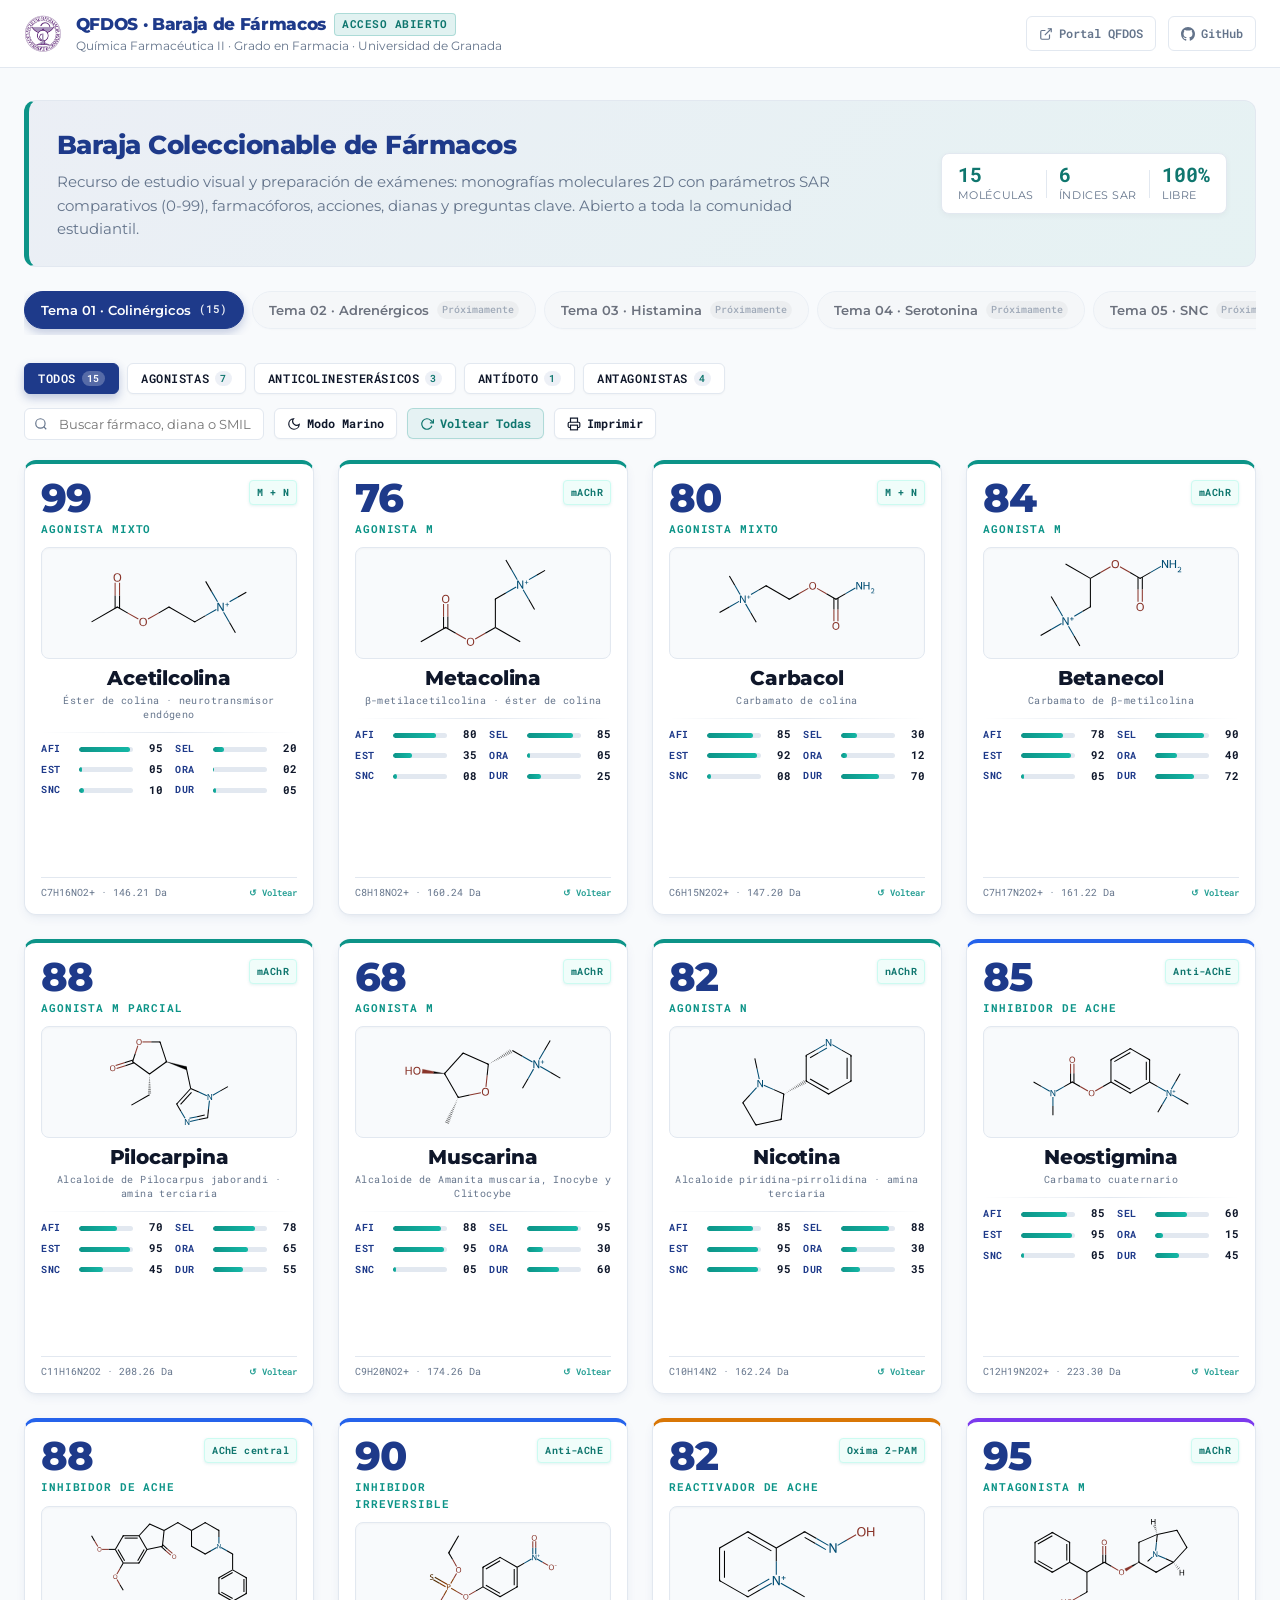
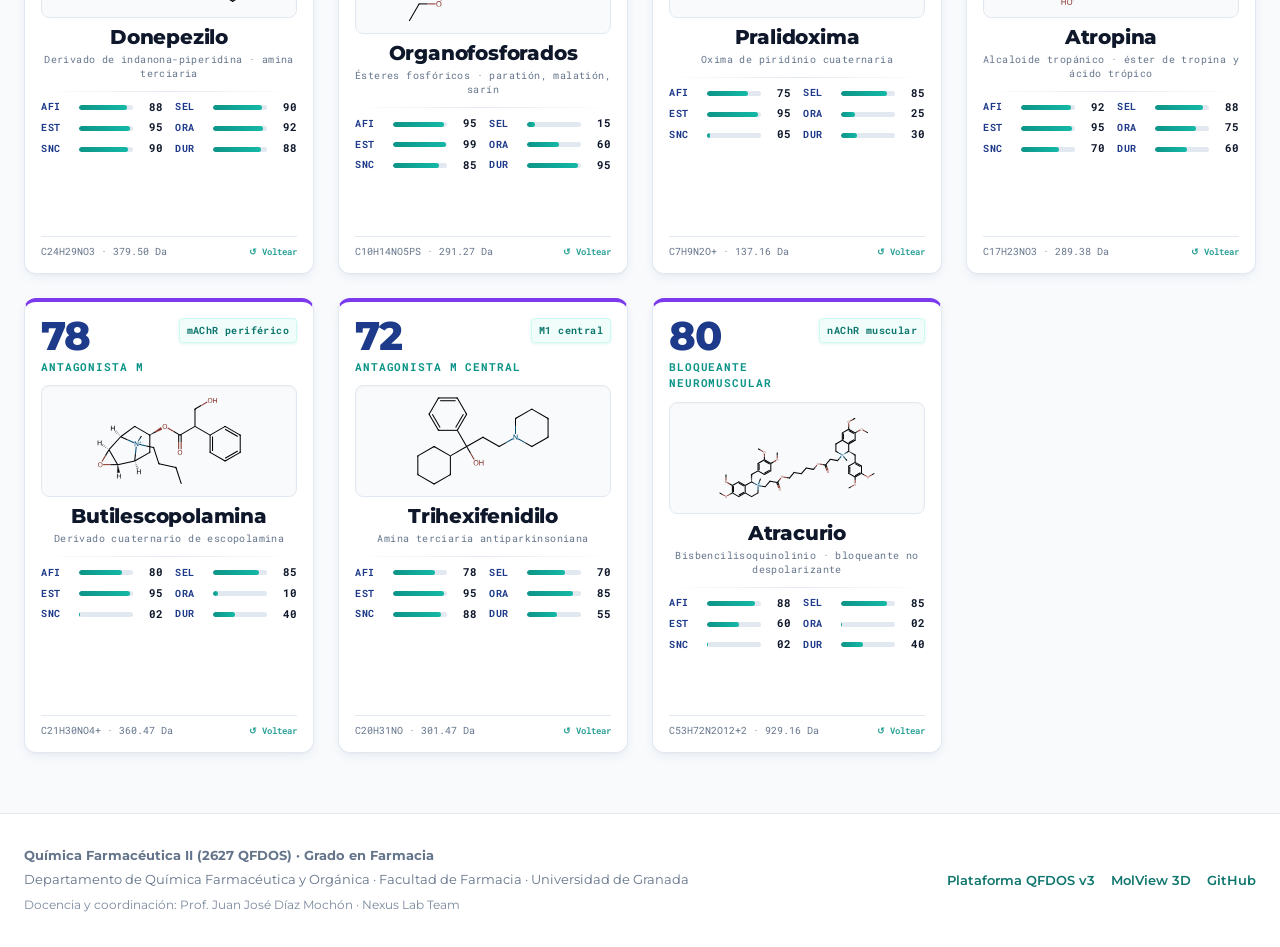
==== index.html @ 4127a64f "feat(cartas): baraja coleccionable abierta de farmacos QFDOS para Grado en Farmacia UGR" ====
<!DOCTYPE html>
<html lang="es">
<head>
  <meta charset="utf-8">
  <meta name="viewport" content="width=device-width, initial-scale=1">
  <title>Baraja de Fármacos · QFDOS · Universidad de Granada</title>
  <meta name="description" content="Baraja coleccionable de monografías moleculares, parámetros SAR y claves de examen de Química Farmacéutica II. Acceso abierto sin login.">
  <meta name="theme-color" content="#1e3a8a">

  <!-- Open Graph / Redes Sociales -->
  <meta property="og:type" content="website">
  <meta property="og:title" content="Baraja Coleccionable de Fármacos · QFDOS UGR">
  <meta property="og:description" content="15 monografías moleculares con parámetros SAR comparativos (0-99), farmacóforos y dianas. Acceso abierto sin necesidad de registro.">
  <meta property="og:image" content="./assets/Plantillas/qfdos-banner-tema01-acetilcolina.png">

  <!-- Web App Manifest -->
  <link rel="manifest" href="./manifest.webmanifest">
  <link rel="icon" type="image/png" href="./icons/icon-192.png">

  <!-- Tipografías Oficiales del Sistema QFDOS -->
  <link rel="preconnect" href="https://fonts.googleapis.com">
  <link rel="preconnect" href="https://fonts.gstatic.com" crossorigin>
  <link href="https://fonts.googleapis.com/css2?family=Montserrat:wght@400;500;600;700;800&family=Roboto+Mono:wght@400;500;600;700&display=swap" rel="stylesheet">

  <!-- Hojas de estilo del Sistema de Diseño 2627 QFDOS -->
  <link rel="stylesheet" href="./tokens.css">
  <link rel="stylesheet" href="./styles.css">
</head>
<body>

  <!-- CABECERA INSTITUCIONAL -->
  <header class="site-header">
    <div class="header-container">
      <div class="brand-wrap">
        <div class="brand-badge-ugr">
          <img src="./assets/Institucional/facultad-farmacia-sello.png" alt="Sello Facultad de Farmacia UGR" class="brand-ugr-logo">
        </div>
        <div class="brand-text-col">
          <div class="brand-title">
            QFDOS · Baraja de Fármacos
            <span class="brand-tag">Acceso Abierto</span>
          </div>
          <div class="brand-sub">Química Farmacéutica II · Grado en Farmacia · Universidad de Granada</div>
        </div>
      </div>

      <div class="header-actions">
        <a href="https://jjdmochon.github.io/qfdos-web-v3/" target="_blank" rel="noopener noreferrer" class="btn-header-link" title="Ir al Portal Web Principal QFDOS v3">
          <svg width="14" height="14" viewBox="0 0 24 24" fill="none" stroke="currentColor" stroke-width="2"><path d="M18 13v6a2 2 0 0 1-2 2H5a2 2 0 0 1-2-2V8a2 2 0 0 1 2-2h6"/><polyline points="15 3 21 3 21 9"/><line x1="10" y1="14" x2="21" y2="3"/></svg>
          <span>Portal QFDOS</span>
        </a>
        <a href="https://github.com/jjdmochon/qfdos-cartas" target="_blank" rel="noopener noreferrer" class="btn-header-link" title="Ver repositorio en GitHub">
          <svg width="14" height="14" viewBox="0 0 24 24" fill="currentColor"><path d="M12 0c-6.626 0-12 5.373-12 12 0 5.302 3.438 9.8 8.207 11.387.599.111.793-.261.793-.577v-2.234c-3.338.726-4.033-1.416-4.033-1.416-.546-1.387-1.333-1.756-1.333-1.756-1.089-.745.083-.729.083-.729 1.205.084 1.839 1.237 1.839 1.237 1.07 1.834 2.807 1.304 3.492.997.107-.775.418-1.305.762-1.604-2.665-.305-5.467-1.334-5.467-5.931 0-1.311.469-2.381 1.236-3.221-.124-.303-.535-1.524.117-3.176 0 0 1.008-.322 3.301 1.23.957-.266 1.983-.399 3.003-.404 1.02.005 2.047.138 3.006.404 2.291-1.552 3.297-1.23 3.297-1.23.653 1.653.242 2.874.118 3.176.77.84 1.235 1.911 1.235 3.221 0 4.609-2.807 5.624-5.479 5.921.43.372.823 1.102.823 2.222v3.293c0 .319.192.694.801.576 4.765-1.589 8.199-6.086 8.199-11.386 0-6.627-5.373-12-12-12z"/></svg>
          <span>GitHub</span>
        </a>
      </div>
    </div>
  </header>

  <!-- SECCIÓN HERO & SELECTOR DE TEMAS -->
  <section class="hero-section">
    <div class="hero-box">
      <div class="hero-content">
        <h1>Baraja Coleccionable de Fármacos</h1>
        <p>
          Recurso de estudio visual y preparación de exámenes: monografías moleculares 2D con parámetros SAR comparativos (0-99), farmacóforos, acciones, dianas y preguntas clave. Abierto a toda la comunidad estudiantil.
        </p>
      </div>

      <div class="hero-stats-badge">
        <div class="stat-item">
          <span class="stat-number" id="stat-total-count">15</span>
          <span class="stat-label">Moléculas</span>
        </div>
        <div class="stat-divider"></div>
        <div class="stat-item">
          <span class="stat-number">6</span>
          <span class="stat-label">Índices SAR</span>
        </div>
        <div class="stat-divider"></div>
        <div class="stat-item">
          <span class="stat-number">100%</span>
          <span class="stat-label">Libre</span>
        </div>
      </div>
    </div>

    <!-- Navegación por Temas del Programa Oficial -->
    <div class="topic-selector-wrap">
      <div class="topic-pills-scroll" role="tablist" aria-label="Temas del curso">
        <button type="button" class="topic-pill is-active" data-topic="tema-01" role="tab" aria-selected="true">
          <span>Tema 01 · Colinérgicos</span>
          <span style="font-family: var(--font-mono); font-size: 0.7rem; opacity: 0.9;">(15)</span>
        </button>
        <button type="button" class="topic-pill is-disabled" data-topic="tema-02" role="tab" aria-selected="false">
          <span>Tema 02 · Adrenérgicos</span>
          <span class="pill-badge-proximamente">Próximamente</span>
        </button>
        <button type="button" class="topic-pill is-disabled" data-topic="tema-03" role="tab" aria-selected="false">
          <span>Tema 03 · Histamina</span>
          <span class="pill-badge-proximamente">Próximamente</span>
        </button>
        <button type="button" class="topic-pill is-disabled" data-topic="tema-04" role="tab" aria-selected="false">
          <span>Tema 04 · Serotonina</span>
          <span class="pill-badge-proximamente">Próximamente</span>
        </button>
        <button type="button" class="topic-pill is-disabled" data-topic="tema-05" role="tab" aria-selected="false">
          <span>Tema 05 · SNC</span>
          <span class="pill-badge-proximamente">Próximamente</span>
        </button>
        <button type="button" class="topic-pill is-disabled" data-topic="tema-06" role="tab" aria-selected="false">
          <span>Tema 06 · Cardiovasculares</span>
          <span class="pill-badge-proximamente">Próximamente</span>
        </button>
        <button type="button" class="topic-pill is-disabled" data-topic="tema-07" role="tab" aria-selected="false">
          <span>Tema 07 · Antibacterianos</span>
          <span class="pill-badge-proximamente">Próximamente</span>
        </button>
      </div>
    </div>
  </section>

  <!-- BARRA DE CONTROLES: FILTROS + BÚSQUEDA + ACCIONES -->
  <section class="controls-bar">
    <div class="group-filters" id="group-filters" role="group" aria-label="Filtrar por grupo farmacológico">
      <button type="button" class="filter-btn active" data-group="todos">
        Todos <span class="filter-count" data-group-count="todos">15</span>
      </button>
      <button type="button" class="filter-btn" data-group="agonista">
        Agonistas <span class="filter-count" data-group-count="agonista">6</span>
      </button>
      <button type="button" class="filter-btn" data-group="ache">
        Anticolinesterásicos <span class="filter-count" data-group-count="ache">4</span>
      </button>
      <button type="button" class="filter-btn" data-group="antidoto">
        Antídoto <span class="filter-count" data-group-count="antidoto">1</span>
      </button>
      <button type="button" class="filter-btn" data-group="antagonista">
        Antagonistas <span class="filter-count" data-group-count="antagonista">4</span>
      </button>
    </div>

    <div class="toolbar-actions">
      <div class="search-wrap">
        <svg class="search-icon" width="14" height="14" viewBox="0 0 24 24" fill="none" stroke="currentColor" stroke-width="2"><circle cx="11" cy="11" r="8"/><line x1="21" y1="21" x2="16.65" y2="16.65"/></svg>
        <input 
          type="text" 
          id="search-input" 
          class="search-input" 
          placeholder="Buscar fármaco, diana o SMILES..." 
          autocomplete="off"
          aria-label="Buscar fármaco"
        >
      </div>

      <button type="button" id="btn-theme-toggle" class="action-btn" title="Alternar entre diseño limpio y modo nocturno">
        <svg width="14" height="14" viewBox="0 0 24 24" fill="none" stroke="currentColor" stroke-width="2"><path d="M21 12.79A9 9 0 1 1 11.21 3 7 7 0 0 0 21 12.79z"/></svg>
        <span>Modo Marino</span>
      </button>

      <button type="button" id="btn-flip-all" class="action-btn action-btn--primary" title="Voltear todas las cartas para ver el reverso">
        <svg width="14" height="14" viewBox="0 0 24 24" fill="none" stroke="currentColor" stroke-width="2"><polyline points="23 4 23 10 17 10"/><path d="M20.49 15a9 9 0 1 1-2.12-9.36L23 10"/></svg>
        <span>Voltear Todas</span>
      </button>

      <button type="button" id="btn-print" class="action-btn" title="Imprimir cartas para recortar o guardar en PDF">
        <svg width="14" height="14" viewBox="0 0 24 24" fill="none" stroke="currentColor" stroke-width="2"><polyline points="6 9 6 2 18 2 18 9"/><path d="M6 18H4a2 2 0 0 1-2-2v-5a2 2 0 0 1 2-2h16a2 2 0 0 1 2 2v5a2 2 0 0 1-2 2h-2"/><rect x="6" y="14" width="12" height="8"/></svg>
        <span>Imprimir</span>
      </button>
    </div>
  </section>

  <!-- CONTENEDOR PRINCIPAL: REJILLA DE CARTAS -->
  <main class="cards-main">
    <div id="cards-grid" class="cards-grid" aria-live="polite">
      <!-- Inyectado dinámicamente por app.js -->
    </div>
  </main>

  <!-- PIE DE PÁGINA -->
  <footer class="site-footer">
    <div class="footer-container">
      <div class="footer-copy">
        <strong>Química Farmacéutica II (2627 QFDOS) · Grado en Farmacia</strong>
        <span>Departamento de Química Farmacéutica y Orgánica · Facultad de Farmacia · Universidad de Granada</span>
        <span style="font-size: 0.74rem; margin-top: 4px; opacity: 0.85;">Docencia y coordinación: Prof. Juan José Díaz Mochón · Nexus Lab Team</span>
      </div>

      <div class="footer-links">
        <a href="https://jjdmochon.github.io/qfdos-web-v3/" target="_blank" rel="noopener noreferrer">Plataforma QFDOS v3</a>
        <a href="https://molview.org/" target="_blank" rel="noopener noreferrer">MolView 3D</a>
        <a href="https://github.com/jjdmochon/qfdos-cartas" target="_blank" rel="noopener noreferrer">GitHub</a>
      </div>
    </div>
  </footer>

  <!-- NOTIFICACIÓN TOAST -->
  <div id="toast-notice" class="toast-notice" role="status" aria-live="polite"></div>

  <!-- SCRIPT PRINCIPAL -->
  <script type="module" src="./app.js"></script>
</body>
</html>
---- tokens.css ----
/* QFDOS Structural Affinity Identity (v3.0) — Master Design Tokens */
:root, [data-theme="light"] {
  --primary: #1e3a8a; /* Azul marino. Ancla de la identidad: titulares, borde superior de tarjeta (4px), fondo de botón primario, iconografía. Cumple 10.4:1 sobre surface y neutral-bg. */
  --primary-light: #3b82f6; /* Estados de foco, enlaces sobre fondo oscuro y gráficos. No usar como texto pequeño sobre surface (2.9:1): solo áreas >=24px, bordes e iconos. */
  --primary-dark: #172554; /* Fondo de los bloques técnicos y hover del botón primario. Texto text-on-dark (14.7:1) y tertiary (7.9:1) sobre él. */
  --primary-bg: rgba(30, 58, 138, 0.05); /* Velo de marca al 5%: relleno del contenedor de icono en las tarjetas y bandas de sección. Nunca para texto. */
  --secondary: #0d9488; /* Teal de continuidad con QFUNO. Reglas separadoras, bordes, iconos y relleno de barras de progreso. Como texto solo a >=24px o negrita >=19px (3.7:1 sobre surface): para texto pequeño usar secondary-dark. */
  --secondary-light: #14b8a6; /* Extremo oscuro del degradado de progreso y estados hover de elementos teal. */
  --secondary-dark: #0f766e; /* Teal legible para texto pequeño: badges métricos y etiquetas sobre surface o neutral-bg (5.5:1). */
  --tertiary: #2dd4bf; /* Menta de realce. Borde izquierdo y rótulos de los bloques técnicos sobre primary-dark (7.9:1). No usar sobre fondos claros. */
  --tertiary-light: #5eead4; /* Menta clara para rellenos decorativos y arranque del degradado mint-glow. Nunca como texto. */
  --neutral-bg: #f8fafc; /* Fondo de página y de diapositiva alternativo. Grounds de text-main (21:1) y text-muted (4.5:1). */
  --surface: #ffffff; /* Superficie de tarjetas, tablas y diapositivas. Ground principal de text-main y primary. */
  --text-main: #000000; /* Negro puro para todo el cuerpo de texto en web y proyección sobre surface y neutral-bg (21:1). */
  --text-muted: #64748b; /* Metadatos, pies de figura y texto auxiliar sobre surface (4.8:1) y neutral-bg (4.5:1). Nunca para texto primario ni en diapositivas. */
  --text-on-dark: #ffffff; /* Texto y código sobre primary, primary-dark y botónes primarios. */
  --charcoal: #334155; /* Texto secundario denso y bordes de tabla en documentos impresos; alternativa a text-main cuando el negro puro resulta duro en papel. */
  --line: #e2e8f0; /* Borde fino (1px) de tarjeta técnica y de bloque de contenido sobre surface o neutral-bg: separador visual sin el peso de primary al 10%. */
  --accent-blue: #3b82f6; /* Acento de categoría en diagramas y leyendas (serie 1). */
  --accent-emerald: #10b981; /* Acento de categoría y estado correcto en autoevaluación; acompañar siempre de icono o palabra, no solo color. */
  --accent-amber: #f59e0b; /* Acento de categoría y aviso en rúbricas; sobre surface solo como relleno o borde, el texto encima va en text-main. */
  --accent-purple: #8b5cf6; /* Acento de categoría en diagramas de rutas metabólicas (serie 4) y cuarto color del ciclo de acento de tarjeta docente (primary → secondary → accent-orange → accent-purple). */
  --accent-orange: #f97316; /* Acento de categoría, marcado de errores frecuentes y tercer color del ciclo de acento de tarjeta docente. */
  --shadow-sm: 0 2px 4px -1px rgba(30, 58, 138, 0.05); /* Elevación de reposo de badges y bloques técnicos. */
  --shadow-md: 0 8px 12px -3px rgba(30, 58, 138, 0.08); /* Elevación por defecto de la tarjeta de hub. */
  --shadow-hover: 0 15px 20px -5px rgba(30, 58, 138, 0.12), 0 8px 8px -5px rgba(30, 58, 138, 0.06); /* Elevación en hover, combinada con translateY(-4px). */
}
:root {
  --space-xs: 4px; /* Separación interna de badges y iconos. */
  --space-sm: 8px; /* Hueco entre elementos contiguos de una misma linea. */
  --space-md: 16px; /* Padding lateral en móvil y hueco de rejilla en tablet. */
  --space-lg: 24px; /* Padding de tarjeta y hueco de rejilla en escritorio. */
  --space-xl: 32px; /* Separación entre bloques de contenido. */
  --space-2xl: 48px; /* Margen vertical de sección. */
  --space-3xl: 64px; /* Margen superior de hub y separación entre unidades docentes. */
  --radius-sm: 4px; /* Badges métricos y etiquetas. */
  --radius-md: 8px; /* Botónes, bloques técnicos y contenedores de icono. */
  --radius-lg: 12px; /* Tarjetas de hub y paneles. */
  --radius-xl: 16px; /* Contenedores mayores y modales. */
  --bp-sm: 640px; /* Movil grande. */
  --bp-md: 768px; /* Umbral de la rejilla de 2 columnas. */
  --bp-lg: 1024px; /* Umbral de la rejilla de 3 columnas. */
  --bp-xl: 1280px; /* Escritorio amplio; el contenedor se detiene en 1200px. */
  --font-sans: 'Montserrat', -apple-system, BlinkMacSystemFont, 'Helvetica Neue', Arial, sans-serif;
  --font-mono: 'Roboto Mono', 'Fira Code', 'Courier New', monospace;
  --text-display: 800 36px/40px var(--font-sans); /* Título de hub y de página, en primary. */
  --text-heading: 700 26px/28px var(--font-sans); /* Título de tarjeta y de sección, en primary. */
  --text-body: 400 20px/24px var(--font-sans); /* Cuerpo de lectura en web, en text-main. */
  --text-body-sm: 400 18px/22px var(--font-sans); /* Descripción de tarjeta y texto auxiliar. */
  --text-label: 700 14px/16px var(--font-sans); /* Etiquetas de botón y rótulos en mayúsculas. */
  --text-code: 400 18px/20px var(--font-sans); /* Bloques de datos químicos: SMILES, pKa, Ki, LogP, constantes. */
  --text-metric: 600 16px/16px var(--font-sans); /* Badges métricos dentro de tarjetas, en secondary-dark. */
  --text-slide-title: 800 40px/44px var(--font-sans); /* Título de diapositiva 16:9 en primary, con regla fina secondary debajo. */
  --text-slide-body: 400 28px/38px var(--font-sans); /* Cuerpo de diapositiva en text-main para máxima legibilidad en proyección. */
  --text-slide-mono: 400 21px/28px var(--font-sans); /* Datos técnicos en diapositiva dentro de bloque primary-dark. */
}
---- styles.css ----
/* ==========================================================================
   QFDOS Structural Affinity Identity System (v3.0)
   Baraja Coleccionable de Fármacos · Portal Abierto
   Facultad de Farmacia — Universidad de Granada
   ========================================================================== */

*, *::before, *::after {
  box-sizing: border-box;
  margin: 0;
  padding: 0;
}

:root {
  --app-bg: #f8fafc;
  --app-surface: #ffffff;
  --app-text: #0f172a;
  --app-text-muted: #64748b;
  --app-border: #e2e8f0;
  --app-primary: #1e3a8a;
  --app-primary-hover: #172554;
  --app-teal: #0d9488;
  --app-teal-dark: #0f766e;
  --app-teal-light: #f0fdfa;
  --app-mint: #2dd4bf;
  --app-shadow-card: 0 4px 12px -2px rgba(30, 58, 138, 0.08), 0 2px 4px -1px rgba(0, 0, 0, 0.04);
  --app-shadow-hover: 0 16px 28px -6px rgba(30, 58, 138, 0.16), 0 4px 12px rgba(13, 148, 136, 0.18);
  --font-sans: 'Montserrat', -apple-system, BlinkMacSystemFont, 'Segoe UI', Roboto, sans-serif;
  --font-mono: 'Roboto Mono', 'Fira Code', monospace;
  --ease-spring: cubic-bezier(0.16, 1, 0.3, 1);
}

body.theme-dark {
  --app-bg: #0b132b;
  --app-surface: #111e42;
  --app-text: #f8fafc;
  --app-text-muted: #94a3b8;
  --app-border: rgba(45, 212, 191, 0.3);
  --app-primary: #3b82f6;
  --app-primary-hover: #60a5fa;
  --app-shadow-card: 0 8px 20px -4px rgba(0, 0, 0, 0.6), 0 2px 6px -1px rgba(30, 58, 138, 0.4);
  --app-shadow-hover: 0 20px 32px -6px rgba(0, 0, 0, 0.75), 0 0 16px rgba(45, 212, 191, 0.35);
}

body {
  font-family: var(--font-sans);
  background-color: var(--app-bg);
  color: var(--app-text);
  line-height: 1.5;
  min-height: 100vh;
  display: flex;
  flex-direction: column;
  transition: background-color 250ms ease, color 250ms ease;
  overflow-x: hidden;
}

/* ==========================================================================
   CABECERA & NAVEGACIÓN INSTITUCIONAL
   ========================================================================== */
.site-header {
  position: sticky;
  top: 0;
  z-index: 100;
  background: var(--app-surface);
  border-bottom: 1px solid var(--app-border);
  backdrop-filter: blur(12px);
  -webkit-backdrop-filter: blur(12px);
  transition: background 200ms ease, border-color 200ms ease;
}

body.theme-dark .site-header {
  background: rgba(17, 30, 66, 0.88);
}

.header-container {
  max-width: 1380px;
  margin: 0 auto;
  padding: 12px 24px;
  display: flex;
  align-items: center;
  justify-content: space-between;
  gap: 16px;
}

.brand-wrap {
  display: flex;
  align-items: center;
  gap: 14px;
  text-decoration: none;
  color: inherit;
}

.brand-badge-ugr {
  display: flex;
  align-items: center;
  gap: 10px;
}

.brand-ugr-logo {
  height: 38px;
  width: auto;
  object-fit: contain;
  display: block;
}

.brand-text-col {
  display: flex;
  flex-direction: column;
}

.brand-title {
  font-size: 1.05rem;
  font-weight: 800;
  color: var(--app-primary);
  letter-spacing: -0.02em;
  display: flex;
  align-items: center;
  gap: 8px;
}

body.theme-dark .brand-title {
  color: #ffffff;
}

.brand-tag {
  font-family: var(--font-mono);
  font-size: 0.68rem;
  font-weight: 700;
  letter-spacing: 0.05em;
  text-transform: uppercase;
  background: rgba(13, 148, 136, 0.12);
  color: var(--app-teal-dark);
  padding: 2px 7px;
  border-radius: 4px;
  border: 1px solid rgba(13, 148, 136, 0.25);
}

body.theme-dark .brand-tag {
  color: var(--app-mint);
  background: rgba(45, 212, 191, 0.15);
  border-color: rgba(45, 212, 191, 0.3);
}

.brand-sub {
  font-size: 0.76rem;
  color: var(--app-text-muted);
}

.header-actions {
  display: flex;
  align-items: center;
  gap: 12px;
}

.btn-header-link {
  font-family: var(--font-mono);
  font-size: 0.78rem;
  font-weight: 600;
  color: var(--app-text-muted);
  text-decoration: none;
  padding: 7px 12px;
  border-radius: 6px;
  border: 1px solid var(--app-border);
  background: var(--app-surface);
  display: inline-flex;
  align-items: center;
  gap: 6px;
  transition: all 180ms ease;
}

.btn-header-link:hover {
  color: var(--app-primary);
  border-color: var(--app-primary);
  background: rgba(30, 58, 138, 0.04);
}

/* ==========================================================================
   HERO & SELECTOR DE TEMAS
   ========================================================================== */
.hero-section {
  max-width: 1380px;
  margin: 0 auto;
  padding: 32px 24px 16px;
  width: 100%;
}

.hero-box {
  background: linear-gradient(135deg, rgba(30, 58, 138, 0.06) 0%, rgba(13, 148, 136, 0.08) 100%);
  border: 1px solid var(--app-border);
  border-left: 5px solid var(--app-teal);
  border-radius: 12px;
  padding: 24px 28px;
  display: flex;
  justify-content: space-between;
  align-items: center;
  flex-wrap: wrap;
  gap: 20px;
}

body.theme-dark .hero-box {
  background: linear-gradient(135deg, rgba(30, 58, 138, 0.3) 0%, rgba(13, 148, 136, 0.25) 100%);
  border-color: rgba(45, 212, 191, 0.35);
  border-left-color: var(--app-mint);
}

.hero-content h1 {
  font-size: 1.65rem;
  font-weight: 800;
  letter-spacing: -0.02em;
  color: var(--app-primary);
  margin-bottom: 6px;
}

body.theme-dark .hero-content h1 {
  color: #ffffff;
}

.hero-content p {
  font-size: 0.92rem;
  color: var(--app-text-muted);
  max-width: 78ch;
  line-height: 1.6;
}

.hero-stats-badge {
  display: flex;
  align-items: center;
  gap: 12px;
  background: var(--app-surface);
  border: 1px solid var(--app-border);
  padding: 10px 16px;
  border-radius: 8px;
  box-shadow: 0 2px 6px rgba(0, 0, 0, 0.04);
}

body.theme-dark .hero-stats-badge {
  background: rgba(17, 30, 66, 0.7);
  border-color: rgba(45, 212, 191, 0.3);
}

.stat-item {
  display: flex;
  flex-direction: column;
}

.stat-number {
  font-family: var(--font-mono);
  font-size: 1.25rem;
  font-weight: 800;
  color: var(--app-teal-dark);
  line-height: 1;
}

body.theme-dark .stat-number {
  color: var(--app-mint);
}

.stat-label {
  font-size: 0.7rem;
  color: var(--app-text-muted);
  text-transform: uppercase;
  letter-spacing: 0.05em;
  margin-top: 3px;
}

.stat-divider {
  width: 1px;
  height: 28px;
  background: var(--app-border);
}

/* Selector de Temas */
.topic-selector-wrap {
  margin-top: 24px;
}

.topic-pills-scroll {
  display: flex;
  gap: 8px;
  overflow-x: auto;
  padding-bottom: 6px;
  scrollbar-width: thin;
}

.topic-pill {
  all: unset;
  display: inline-flex;
  align-items: center;
  gap: 8px;
  padding: 8px 16px;
  border-radius: 20px;
  background: var(--app-surface);
  border: 1px solid var(--app-border);
  font-size: 0.84rem;
  font-weight: 600;
  color: var(--app-text);
  cursor: pointer;
  white-space: nowrap;
  transition: all 180ms ease;
  box-shadow: 0 1px 2px rgba(0, 0, 0, 0.03);
}

.topic-pill:hover {
  border-color: var(--app-teal);
  color: var(--app-teal-dark);
  transform: translateY(-1px);
}

.topic-pill.is-active {
  background: var(--app-primary);
  border-color: var(--app-primary);
  color: #ffffff;
  box-shadow: 0 4px 10px rgba(30, 58, 138, 0.25);
}

body.theme-dark .topic-pill.is-active {
  background: var(--app-teal);
  border-color: var(--app-teal);
  color: #0b132b;
  font-weight: 700;
}

.topic-pill.is-disabled {
  opacity: 0.6;
  cursor: not-allowed;
  background: rgba(0, 0, 0, 0.02);
}

.topic-pill.is-disabled:hover {
  transform: none;
  border-color: var(--app-border);
  color: var(--app-text-muted);
}

.pill-badge-proximamente {
  font-family: var(--font-mono);
  font-size: 0.65rem;
  background: rgba(0, 0, 0, 0.06);
  color: var(--app-text-muted);
  padding: 1px 5px;
  border-radius: 10px;
  font-weight: 500;
}

/* ==========================================================================
   BARRA DE CONTROLES: FILTROS + BÚSQUEDA + ACCIONES
   ========================================================================== */
.controls-bar {
  max-width: 1380px;
  margin: 0 auto;
  padding: 12px 24px 20px;
  width: 100%;
  display: flex;
  justify-content: space-between;
  align-items: center;
  flex-wrap: wrap;
  gap: 14px;
}

.group-filters {
  display: flex;
  flex-wrap: wrap;
  gap: 8px;
}

.filter-btn {
  font-family: var(--font-mono);
  font-size: 11.5px;
  font-weight: 600;
  letter-spacing: 0.05em;
  text-transform: uppercase;
  color: var(--app-text);
  background: var(--app-surface);
  border: 1px solid var(--app-border);
  border-radius: 6px;
  padding: 7px 13px;
  cursor: pointer;
  display: inline-flex;
  align-items: center;
  gap: 6px;
  transition: all 180ms ease;
  box-shadow: 0 1px 2px rgba(0, 0, 0, 0.03);
}

.filter-btn:hover {
  background: rgba(30, 58, 138, 0.05);
  border-color: var(--app-primary);
  transform: translateY(-1px);
}

.filter-btn.active {
  background: var(--app-primary);
  border-color: var(--app-primary);
  color: #ffffff;
  box-shadow: 0 4px 10px rgba(30, 58, 138, 0.28);
}

body.theme-dark .filter-btn.active {
  background: var(--app-teal);
  border-color: var(--app-teal);
  color: #0b132b;
  font-weight: 700;
}

.filter-count {
  font-size: 10px;
  background: rgba(255, 255, 255, 0.25);
  padding: 1px 5px;
  border-radius: 10px;
}

.filter-btn:not(.active) .filter-count {
  background: rgba(30, 58, 138, 0.08);
  color: var(--app-teal-dark);
}

body.theme-dark .filter-btn:not(.active) .filter-count {
  background: rgba(255, 255, 255, 0.1);
  color: var(--app-mint);
}

.toolbar-actions {
  display: flex;
  align-items: center;
  gap: 10px;
  flex-wrap: wrap;
}

.search-wrap {
  position: relative;
  min-width: 240px;
}

.search-input {
  width: 100%;
  font-family: var(--font-sans);
  font-size: 0.84rem;
  padding: 7px 12px 7px 34px;
  border: 1px solid var(--app-border);
  border-radius: 6px;
  background: var(--app-surface);
  color: var(--app-text);
  outline: none;
  transition: border-color 150ms ease, box-shadow 150ms ease;
}

.search-input:focus {
  border-color: var(--app-teal);
  box-shadow: 0 0 0 3px rgba(13, 148, 136, 0.15);
}

.search-icon {
  position: absolute;
  left: 10px;
  top: 50%;
  transform: translateY(-50%);
  color: var(--app-text-muted);
  pointer-events: none;
}

.action-btn {
  font-family: var(--font-mono);
  font-size: 11.5px;
  font-weight: 700;
  color: var(--app-text);
  background: var(--app-surface);
  border: 1px solid var(--app-border);
  border-radius: 6px;
  padding: 7px 12px;
  cursor: pointer;
  display: inline-flex;
  align-items: center;
  gap: 6px;
  transition: all 180ms ease;
  box-shadow: 0 1px 2px rgba(0, 0, 0, 0.03);
}

.action-btn:hover {
  background: rgba(30, 58, 138, 0.08);
  border-color: var(--app-primary);
  transform: translateY(-1px);
}

body.theme-dark .action-btn:hover {
  background: rgba(255, 255, 255, 0.1);
  border-color: var(--app-mint);
}

.action-btn--primary {
  color: var(--app-teal-dark);
  background: rgba(13, 148, 136, 0.08);
  border-color: rgba(13, 148, 136, 0.25);
}

body.theme-dark .action-btn--primary {
  color: var(--app-mint);
  background: rgba(45, 212, 191, 0.12);
  border-color: rgba(45, 212, 191, 0.3);
}

.action-btn--primary:hover {
  background: rgba(13, 148, 136, 0.16);
  border-color: var(--app-teal);
}

/* ==========================================================================
   REJILLA DE CARTAS 3D
   ========================================================================== */
.cards-main {
  max-width: 1380px;
  margin: 0 auto;
  padding: 0 24px 60px;
  width: 100%;
  flex: 1;
}

.cards-grid {
  display: grid;
  grid-template-columns: repeat(auto-fill, minmax(256px, 1fr));
  gap: 24px;
  width: 100%;
}

.carta-item {
  all: unset;
  display: block;
  cursor: pointer;
  aspect-ratio: 5 / 7.85;
  perspective: 1200px;
  border-radius: 12px;
  position: relative;
  transition: transform 200ms var(--ease-spring);
}

.carta-item:hover {
  transform: translateY(-5px);
}

.carta-item:focus-visible {
  outline: 3px solid var(--app-teal);
  outline-offset: 4px;
}

.carta-inner {
  position: relative;
  width: 100%;
  height: 100%;
  transform-style: preserve-3d;
  transition: transform 450ms var(--ease-spring);
  border-radius: 12px;
}

.carta-item.is-flipped .carta-inner {
  transform: rotateY(180deg);
}

/* Caras */
.cara {
  position: absolute;
  inset: 0;
  backface-visibility: hidden;
  -webkit-backface-visibility: hidden;
  border-radius: 12px;
  overflow: hidden;
  padding: 16px 16px 14px;
  background: var(--app-surface);
  border: 1px solid var(--app-border);
  border-top: 4px solid var(--app-primary);
  box-shadow: var(--app-shadow-card);
  color: var(--app-text);
  display: flex;
  flex-direction: column;
  transition: box-shadow 220ms ease, border-color 220ms ease;
}

.carta-item:hover .cara {
  box-shadow: var(--app-shadow-hover);
  border-color: rgba(13, 148, 136, 0.45);
}

/* Acentos de Grupo */
.carta-item[data-grupo="agonista"] .cara { border-top-color: #0d9488; }
.carta-item[data-grupo="ache"] .cara { border-top-color: #2563eb; }
.carta-item[data-grupo="antidoto"] .cara { border-top-color: #d97706; }
.carta-item[data-grupo="antagonista"] .cara { border-top-color: #7c3aed; }

/* Dorso */
.cara--dorso {
  transform: rotateY(180deg);
  overflow-y: auto;
  scrollbar-width: thin;
  scrollbar-color: rgba(13, 148, 136, 0.35) transparent;
  padding-bottom: 12px;
  background: var(--app-surface);
  color: var(--app-text);
}

.cara--dorso::-webkit-scrollbar {
  width: 4px;
}
.cara--dorso::-webkit-scrollbar-thumb {
  background: rgba(13, 148, 136, 0.3);
  border-radius: 4px;
}

/* Trama Mesh Hexagonal */
.trama-mesh {
  position: absolute;
  inset: 0;
  opacity: 0.05;
  pointer-events: none;
  background-size: 52px 45px;
}

body.theme-dark .trama-mesh {
  opacity: 0.14;
}

/* Cabecera Carta */
.card-header {
  display: flex;
  justify-content: space-between;
  align-items: flex-start;
  gap: 10px;
  position: relative;
  z-index: 1;
}

.card-rel {
  font-family: var(--font-sans);
  font-size: 40px;
  line-height: 0.92;
  font-weight: 800;
  letter-spacing: -0.03em;
  color: var(--app-primary);
}

body.theme-dark .card-rel {
  color: #ffffff;
  text-shadow: 0 2px 8px rgba(0, 0, 0, 0.35);
}

.card-rol {
  font-family: var(--font-mono);
  font-size: 11px;
  font-weight: 700;
  letter-spacing: 0.08em;
  color: var(--app-teal);
  margin-top: 4px;
  text-transform: uppercase;
}

body.theme-dark .card-rol {
  color: var(--app-mint);
}

.card-badge {
  font-family: var(--font-mono);
  font-size: 10px;
  font-weight: 700;
  letter-spacing: 0.04em;
  color: var(--app-teal-dark);
  background: var(--app-teal-light);
  border: 1px solid #ccfbf1;
  border-radius: 4px;
  padding: 4px 7px;
  white-space: nowrap;
  box-shadow: 0 1px 3px rgba(13, 148, 136, 0.12);
}

body.theme-dark .card-badge {
  color: #0b1b3f;
  background: var(--app-mint);
  border: none;
  box-shadow: 0 2px 6px rgba(45, 212, 191, 0.3);
}

/* Contenedor Molecular 2D */
.card-structure {
  position: relative;
  height: 112px;
  margin: 10px 0 8px;
  padding: 6px;
  background: #f8fafc;
  border: 1px solid var(--app-border);
  border-radius: 8px;
  display: flex;
  align-items: center;
  justify-content: center;
  z-index: 1;
  box-shadow: inset 0 1px 2px rgba(0, 0, 0, 0.03);
}

body.theme-dark .card-structure {
  background: rgba(255, 255, 255, 0.06);
  border-color: rgba(45, 212, 191, 0.25);
  box-shadow: none;
}

.card-structure img,
.card-structure svg {
  max-width: 100%;
  max-height: 100%;
  object-fit: contain;
  display: block;
  filter: invert(0.9) hue-rotate(180deg) contrast(1.25);
  transition: transform 200ms ease;
}

body.theme-dark .card-structure img,
body.theme-dark .card-structure svg {
  filter: drop-shadow(0 2px 4px rgba(0, 0, 0, 0.4));
}

.carta-item:hover .card-structure img {
  transform: scale(1.03);
}

/* Nombres */
.card-name {
  font-family: var(--font-sans);
  font-size: 20px;
  line-height: 23px;
  font-weight: 800;
  letter-spacing: -0.01em;
  text-align: center;
  position: relative;
  z-index: 1;
  color: var(--app-text);
}

body.theme-dark .card-name {
  color: #ffffff;
}

.card-class {
  font-family: var(--font-mono);
  font-size: 10px;
  line-height: 14px;
  letter-spacing: 0.04em;
  color: var(--app-text-muted);
  text-align: center;
  margin-top: 4px;
  position: relative;
  z-index: 1;
}

body.theme-dark .card-class {
  color: #bcd0f3;
}

.card-rule {
  height: 1px;
  background: linear-gradient(90deg, transparent 0%, var(--app-border) 50%, transparent 100%);
  margin: 10px 0 8px;
  position: relative;
  z-index: 1;
}

body.theme-dark .card-rule {
  background: linear-gradient(90deg, transparent 0%, rgba(45, 212, 191, 0.6) 50%, transparent 100%);
}

/* Métricas Comparativas 0-99 */
.card-indices {
  display: grid;
  grid-template-columns: 1fr 1fr;
  gap: 5px 12px;
  position: relative;
  z-index: 1;
}

.card-indice {
  display: grid;
  grid-template-columns: 32px 1fr 24px;
  align-items: center;
  gap: 6px;
}

.card-indice b {
  font-family: var(--font-mono);
  font-size: 9.5px;
  font-weight: 700;
  letter-spacing: 0.06em;
  color: var(--app-primary);
}

body.theme-dark .card-indice b {
  color: #93c5fd;
}

.card-indice i {
  display: block;
  height: 5px;
  border-radius: 3px;
  background: var(--app-border);
  overflow: hidden;
}

body.theme-dark .card-indice i {
  background: rgba(255, 255, 255, 0.18);
}

.card-indice i span {
  display: block;
  height: 100%;
  border-radius: 3px;
  background: linear-gradient(90deg, #0d9488 0%, #14b8a6 100%);
  transition: width 300ms ease;
}

.card-indice em {
  font-family: var(--font-mono);
  font-size: 10.5px;
  font-weight: 700;
  font-style: normal;
  text-align: right;
  font-variant-numeric: tabular-nums;
  color: var(--app-text);
}

body.theme-dark .card-indice em {
  color: #ffffff;
}

/* Pie */
.card-foot {
  margin-top: auto;
  padding-top: 8px;
  font-family: var(--font-mono);
  font-size: 10px;
  line-height: 14px;
  color: var(--app-text-muted);
  position: relative;
  z-index: 1;
  border-top: 1px solid var(--app-border);
  display: flex;
  justify-content: space-between;
  align-items: center;
}

body.theme-dark .card-foot {
  color: #9fb6e4;
  border-top-color: rgba(255, 255, 255, 0.12);
}

.flip-hint {
  font-size: 9px;
  color: var(--app-teal);
  display: flex;
  align-items: center;
  gap: 3px;
  opacity: 0.9;
  font-weight: 600;
}

body.theme-dark .flip-hint {
  color: var(--app-mint);
}

/* ==========================================================================
   ESTILOS DEL DORSO (REVERSO)
   ========================================================================== */
.smiles-box {
  display: flex;
  align-items: center;
  justify-content: space-between;
  gap: 6px;
  background: #f8fafc;
  border: 1px solid var(--app-border);
  border-radius: 4px;
  padding: 4px 8px;
  margin: 6px 0 10px;
  position: relative;
  z-index: 1;
}

body.theme-dark .smiles-box {
  background: rgba(0, 0, 0, 0.25);
  border-color: rgba(45, 212, 191, 0.2);
}

.smiles-text {
  font-family: var(--font-mono);
  font-size: 9px;
  line-height: 13px;
  color: var(--app-teal-dark);
  word-break: break-all;
  font-weight: 600;
}

body.theme-dark .smiles-text {
  color: var(--app-mint);
}

.smiles-copy-btn {
  background: none;
  border: none;
  color: var(--app-text-muted);
  cursor: pointer;
  padding: 2px;
  display: flex;
  align-items: center;
  border-radius: 3px;
  transition: color 150ms ease, background 150ms ease;
  flex-shrink: 0;
}

.smiles-copy-btn:hover {
  color: var(--app-teal);
  background: #e2e8f0;
}

body.theme-dark .smiles-copy-btn {
  color: #93c5fd;
}

body.theme-dark .smiles-copy-btn:hover {
  color: #ffffff;
  background: rgba(255, 255, 255, 0.1);
}

.cara--dorso h3 {
  font-family: var(--font-mono);
  font-size: 9.5px;
  font-weight: 700;
  letter-spacing: 0.1em;
  text-transform: uppercase;
  color: var(--app-teal);
  margin: 0 0 3px;
  position: relative;
  z-index: 1;
}

body.theme-dark .cara--dorso h3 {
  color: var(--app-mint);
}

.cara--dorso p {
  font-family: var(--font-sans);
  font-size: 11.5px;
  line-height: 16px;
  color: #334155;
  margin: 0 0 9px;
  position: relative;
  z-index: 1;
}

body.theme-dark .cara--dorso p {
  color: #e2e8f0;
}

.cara--dorso .card-name {
  text-align: left;
  font-size: 17px;
  line-height: 20px;
  margin-bottom: 2px;
}

.exam-tip {
  background: #f0fdfa;
  border-left: 3px solid var(--app-teal);
  border-radius: 4px;
  padding: 8px 10px;
  font-size: 11px;
  line-height: 15px;
  color: #134e4a;
  position: relative;
  z-index: 1;
  margin: 6px 0 10px;
}

body.theme-dark .exam-tip {
  background: rgba(45, 212, 191, 0.12);
  border-left-color: var(--app-mint);
  color: #f1f5f9;
}

.exam-tip strong {
  color: var(--app-teal-dark);
  display: block;
  font-size: 9px;
  text-transform: uppercase;
  letter-spacing: 0.08em;
  margin-bottom: 2px;
}

body.theme-dark .exam-tip strong {
  color: var(--app-mint);
}

.dorso-actions {
  display: flex;
  gap: 6px;
  margin-top: auto;
  padding-top: 8px;
  border-top: 1px solid var(--app-border);
  position: relative;
  z-index: 1;
}

body.theme-dark .dorso-actions {
  border-top-color: rgba(255, 255, 255, 0.12);
}

.btn-card-action {
  flex: 1;
  font-family: var(--font-mono);
  font-size: 10px;
  font-weight: 700;
  padding: 5px 8px;
  border-radius: 4px;
  cursor: pointer;
  display: inline-flex;
  align-items: center;
  justify-content: center;
  gap: 4px;
  transition: all 150ms ease;
  text-decoration: none;
}

.btn-card-action--secondary {
  background: #f1f5f9;
  color: #1e293b;
  border: 1px solid #cbd5e1;
}

.btn-card-action--secondary:hover {
  background: #e2e8f0;
  border-color: #94a3b8;
}

body.theme-dark .btn-card-action--secondary {
  background: rgba(255, 255, 255, 0.1);
  color: #ffffff;
  border-color: rgba(255, 255, 255, 0.2);
}

.btn-card-action--primary {
  background: var(--app-teal);
  color: #ffffff;
  border: 1px solid var(--app-teal);
}

.btn-card-action--primary:hover {
  background: var(--app-teal-dark);
  box-shadow: 0 2px 8px rgba(13, 148, 136, 0.35);
}

body.theme-dark .btn-card-action--primary {
  background: var(--app-mint);
  color: #0b1b3f;
  border-color: var(--app-mint);
}

/* ==========================================================================
   ESTILOS DE TEMA OSCURO PARA LAS CARTAS
   ========================================================================== */
body.theme-dark .cara {
  background: linear-gradient(160deg, #1e3a8a 0%, #172554 48%, #0f172a 100%);
  border: 1px solid rgba(45, 212, 191, 0.42);
  border-top-width: 1px;
}

body.theme-dark .cara--dorso {
  background: linear-gradient(160deg, #1e3a8a 0%, #172554 48%, #0f172a 100%);
}

/* ==========================================================================
   PIE DE PÁGINA
   ========================================================================== */
.site-footer {
  background: var(--app-surface);
  border-top: 1px solid var(--app-border);
  padding: 32px 24px;
  margin-top: auto;
  font-size: 0.82rem;
  color: var(--app-text-muted);
}

body.theme-dark .site-footer {
  background: #090f22;
  border-top-color: rgba(45, 212, 191, 0.2);
}

.footer-container {
  max-width: 1380px;
  margin: 0 auto;
  display: flex;
  justify-content: space-between;
  align-items: center;
  flex-wrap: wrap;
  gap: 16px;
}

.footer-copy {
  display: flex;
  flex-direction: column;
  gap: 4px;
}

.footer-links {
  display: flex;
  gap: 16px;
}

.footer-links a {
  color: var(--app-teal-dark);
  text-decoration: none;
  font-weight: 600;
  transition: color 150ms ease;
}

body.theme-dark .footer-links a {
  color: var(--app-mint);
}

.footer-links a:hover {
  text-decoration: underline;
}

/* ==========================================================================
   TOAST DE NOTIFICACIÓN
   ========================================================================== */
.toast-notice {
  position: fixed;
  bottom: 24px;
  right: 24px;
  z-index: 1000;
  background: #0f172a;
  color: #ffffff;
  padding: 10px 18px;
  border-radius: 8px;
  font-size: 0.85rem;
  font-weight: 600;
  box-shadow: 0 10px 25px rgba(0, 0, 0, 0.3);
  display: flex;
  align-items: center;
  gap: 8px;
  transform: translateY(100px);
  opacity: 0;
  transition: all 250ms var(--ease-spring);
  pointer-events: none;
}

.toast-notice.is-visible {
  transform: translateY(0);
  opacity: 1;
}

/* ==========================================================================
   ESTILOS DE IMPRESIÓN (PRINT FLASHCARDS)
   ========================================================================== */
@media print {
  .site-header,
  .hero-section,
  .controls-bar,
  .site-footer,
  .toast-notice,
  .btn-card-action {
    display: none !important;
  }

  body {
    background: #ffffff !important;
    color: #000000 !important;
  }

  .cards-main {
    padding: 0 !important;
    max-width: 100% !important;
  }

  .cards-grid {
    display: grid !important;
    grid-template-columns: repeat(3, 1fr) !important;
    gap: 12px !important;
    page-break-inside: avoid;
  }

  .carta-item {
    aspect-ratio: 5 / 7.85 !important;
    break-inside: avoid;
    page-break-inside: avoid;
    box-shadow: none !important;
    border: 1px solid #94a3b8 !important;
  }

  .cara {
    box-shadow: none !important;
    border: 1px solid #cbd5e1 !important;
  }

  .card-structure img {
    filter: invert(1) hue-rotate(180deg) !important;
  }
}

@media (max-width: 768px) {
  .header-container {
    flex-direction: column;
    align-items: flex-start;
  }
  .controls-bar {
    flex-direction: column;
    align-items: stretch;
  }
  .search-wrap {
    min-width: 100%;
  }
  .toolbar-actions {
    justify-content: space-between;
  }
  .cards-grid {
    grid-template-columns: repeat(auto-fill, minmax(215px, 1fr));
    gap: 16px;
  }
  .card-rel {
    font-size: 34px;
  }
  .card-name {
    font-size: 18px;
  }
}
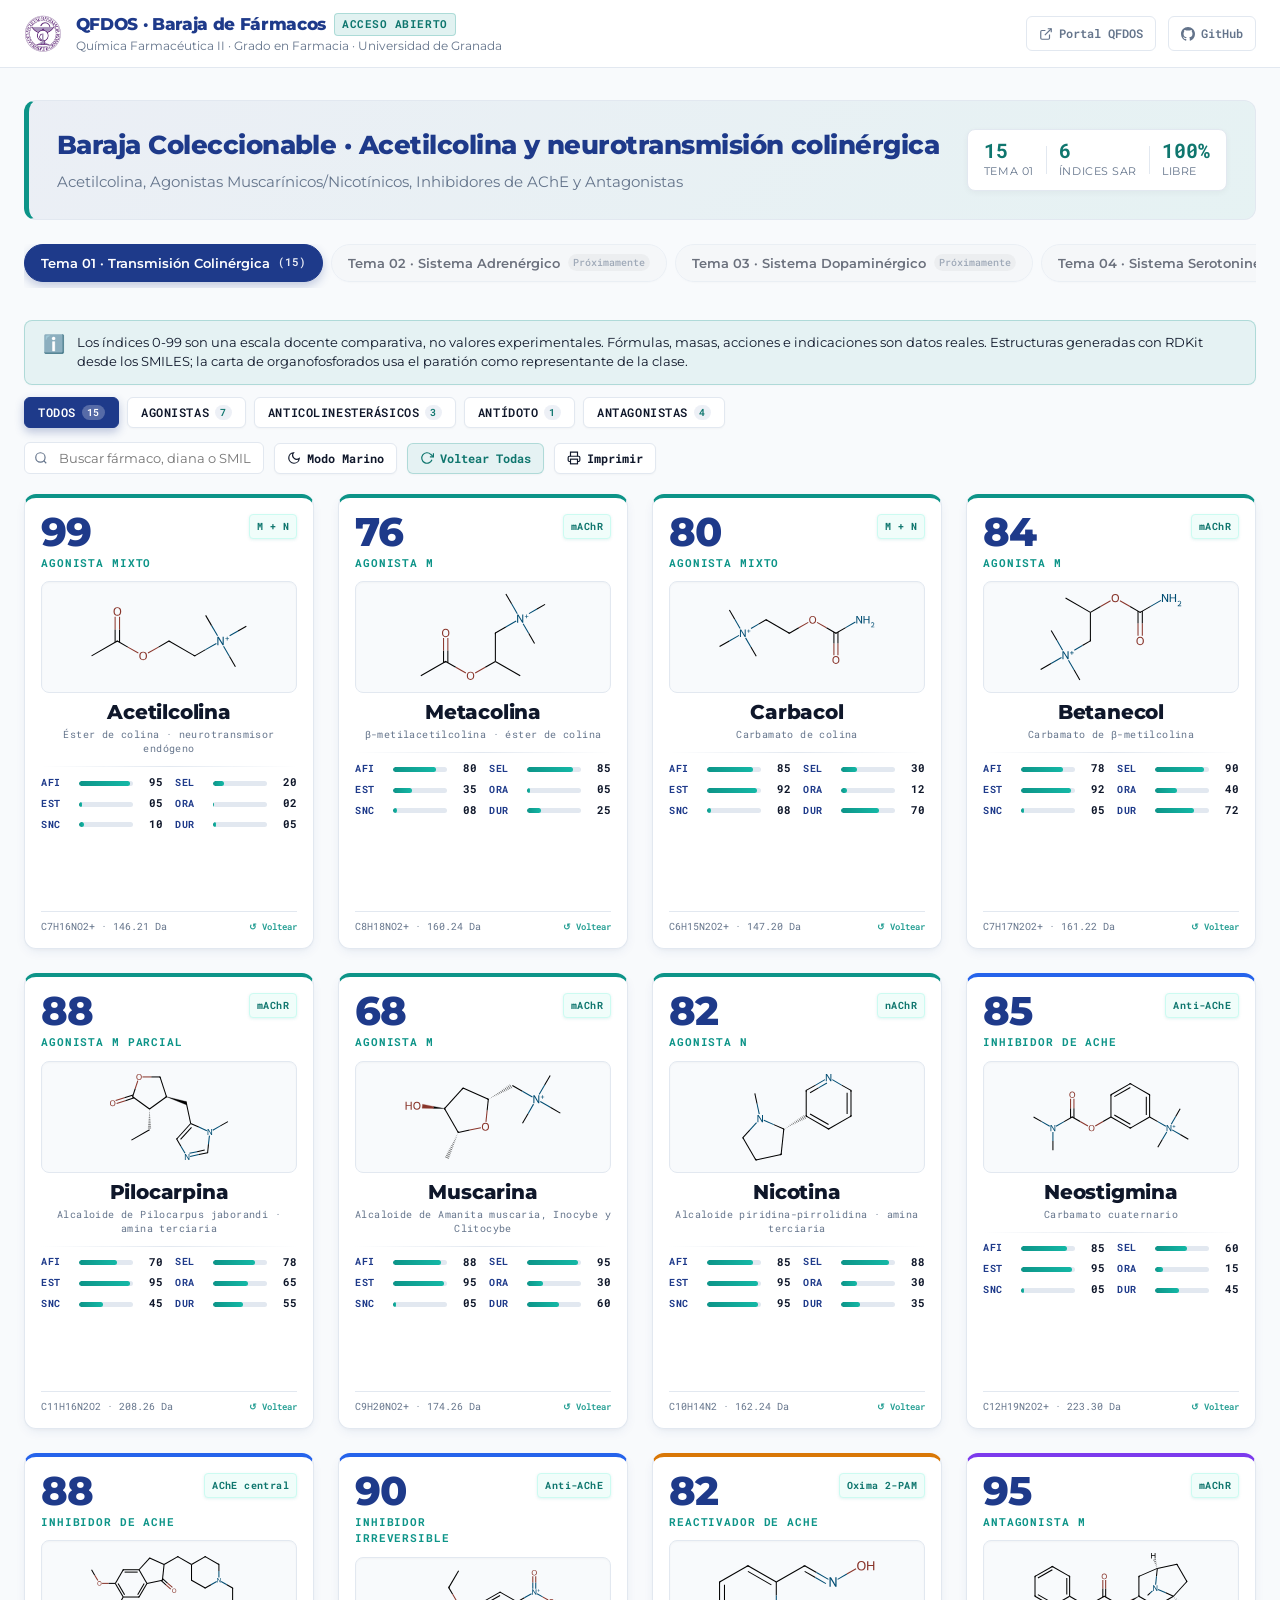
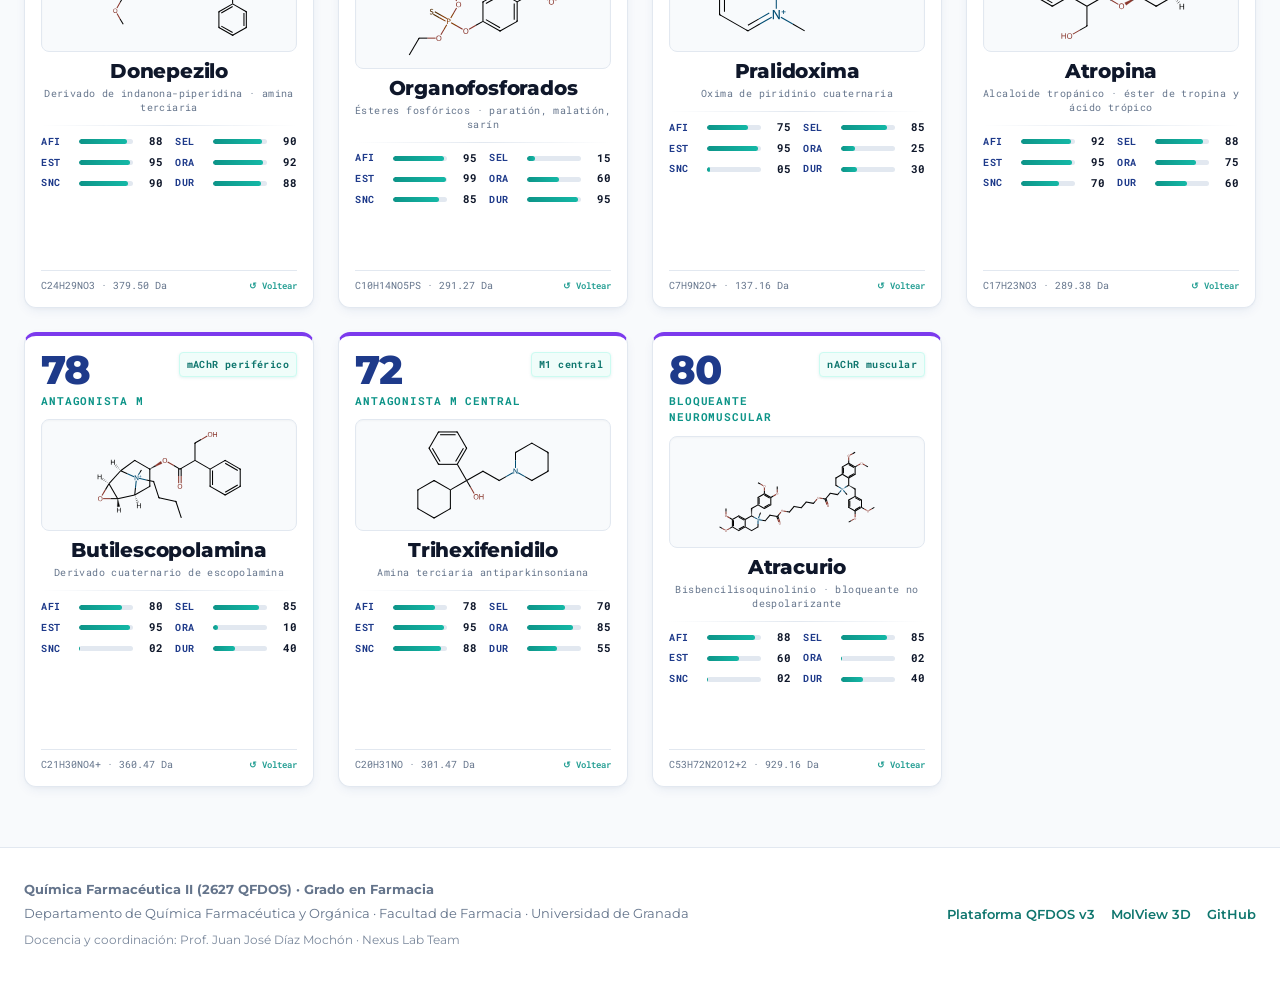
==== commit a5462f16: "feat(cartas): arquitectura multitema modular dinamica con enrutamiento hash y filtros adaptativos" ====
--- a/index.html
+++ b/index.html
@@ -61,8 +61,8 @@
   <section class="hero-section">
     <div class="hero-box">
       <div class="hero-content">
-        <h1>Baraja Coleccionable de Fármacos</h1>
-        <p>
+        <h1 id="hero-topic-title">Baraja Coleccionable de Fármacos</h1>
+        <p id="hero-topic-subtitle">
           Recurso de estudio visual y preparación de exámenes: monografías moleculares 2D con parámetros SAR comparativos (0-99), farmacóforos, acciones, dianas y preguntas clave. Abierto a toda la comunidad estudiantil.
         </p>
       </div>
@@ -70,7 +70,7 @@
       <div class="hero-stats-badge">
         <div class="stat-item">
           <span class="stat-number" id="stat-total-count">15</span>
-          <span class="stat-label">Moléculas</span>
+          <span class="stat-label" id="stat-topic-label">Moléculas</span>
         </div>
         <div class="stat-divider"></div>
         <div class="stat-item">
@@ -87,57 +87,24 @@
 
     <!-- Navegación por Temas del Programa Oficial -->
     <div class="topic-selector-wrap">
-      <div class="topic-pills-scroll" role="tablist" aria-label="Temas del curso">
-        <button type="button" class="topic-pill is-active" data-topic="tema-01" role="tab" aria-selected="true">
-          <span>Tema 01 · Colinérgicos</span>
-          <span style="font-family: var(--font-mono); font-size: 0.7rem; opacity: 0.9;">(15)</span>
-        </button>
-        <button type="button" class="topic-pill is-disabled" data-topic="tema-02" role="tab" aria-selected="false">
-          <span>Tema 02 · Adrenérgicos</span>
-          <span class="pill-badge-proximamente">Próximamente</span>
-        </button>
-        <button type="button" class="topic-pill is-disabled" data-topic="tema-03" role="tab" aria-selected="false">
-          <span>Tema 03 · Histamina</span>
-          <span class="pill-badge-proximamente">Próximamente</span>
-        </button>
-        <button type="button" class="topic-pill is-disabled" data-topic="tema-04" role="tab" aria-selected="false">
-          <span>Tema 04 · Serotonina</span>
-          <span class="pill-badge-proximamente">Próximamente</span>
-        </button>
-        <button type="button" class="topic-pill is-disabled" data-topic="tema-05" role="tab" aria-selected="false">
-          <span>Tema 05 · SNC</span>
-          <span class="pill-badge-proximamente">Próximamente</span>
-        </button>
-        <button type="button" class="topic-pill is-disabled" data-topic="tema-06" role="tab" aria-selected="false">
-          <span>Tema 06 · Cardiovasculares</span>
-          <span class="pill-badge-proximamente">Próximamente</span>
-        </button>
-        <button type="button" class="topic-pill is-disabled" data-topic="tema-07" role="tab" aria-selected="false">
-          <span>Tema 07 · Antibacterianos</span>
-          <span class="pill-badge-proximamente">Próximamente</span>
-        </button>
+      <div class="topic-pills-scroll" id="topic-pills-scroll" role="tablist" aria-label="Temas del curso">
+        <!-- Renderizado dinámicamente desde data/temas.json -->
       </div>
     </div>
   </section>
 
+  <!-- AVISO METODOLÓGICO Y NOTA DOCENTE POR TEMA -->
+  <div class="topic-notice-bar" id="topic-notice-bar" style="display: none;">
+    <div class="topic-notice-inner">
+      <span class="topic-notice-icon">ℹ️</span>
+      <p class="topic-notice-text" id="topic-notice-text"></p>
+    </div>
+  </div>
+
   <!-- BARRA DE CONTROLES: FILTROS + BÚSQUEDA + ACCIONES -->
   <section class="controls-bar">
     <div class="group-filters" id="group-filters" role="group" aria-label="Filtrar por grupo farmacológico">
-      <button type="button" class="filter-btn active" data-group="todos">
-        Todos <span class="filter-count" data-group-count="todos">15</span>
-      </button>
-      <button type="button" class="filter-btn" data-group="agonista">
-        Agonistas <span class="filter-count" data-group-count="agonista">6</span>
-      </button>
-      <button type="button" class="filter-btn" data-group="ache">
-        Anticolinesterásicos <span class="filter-count" data-group-count="ache">4</span>
-      </button>
-      <button type="button" class="filter-btn" data-group="antidoto">
-        Antídoto <span class="filter-count" data-group-count="antidoto">1</span>
-      </button>
-      <button type="button" class="filter-btn" data-group="antagonista">
-        Antagonistas <span class="filter-count" data-group-count="antagonista">4</span>
-      </button>
+      <!-- Generado dinámicamente según los grupos del tema activo -->
     </div>
 
     <div class="toolbar-actions">
--- a/styles.css
+++ b/styles.css
@@ -273,6 +273,44 @@
   margin-top: 24px;
 }
 
+/* Aviso Docente por Tema */
+.topic-notice-bar {
+  max-width: 1380px;
+  margin: 16px auto 0;
+  padding: 0 24px;
+  width: 100%;
+}
+
+.topic-notice-inner {
+  display: flex;
+  align-items: flex-start;
+  gap: 12px;
+  padding: 12px 18px;
+  border-radius: 8px;
+  background: rgba(13, 148, 136, 0.08);
+  border: 1px solid rgba(13, 148, 136, 0.25);
+  font-size: 0.82rem;
+  line-height: 1.5;
+  color: var(--app-text);
+  box-shadow: 0 1px 3px rgba(0, 0, 0, 0.02);
+}
+
+body.theme-dark .topic-notice-inner {
+  background: rgba(45, 212, 191, 0.08);
+  border-color: rgba(45, 212, 191, 0.25);
+  color: #e2e8f0;
+}
+
+.topic-notice-icon {
+  flex-shrink: 0;
+  font-size: 1.1rem;
+  line-height: 1.2;
+}
+
+.topic-notice-text {
+  margin: 0;
+}
+
 .topic-pills-scroll {
   display: flex;
   gap: 8px;
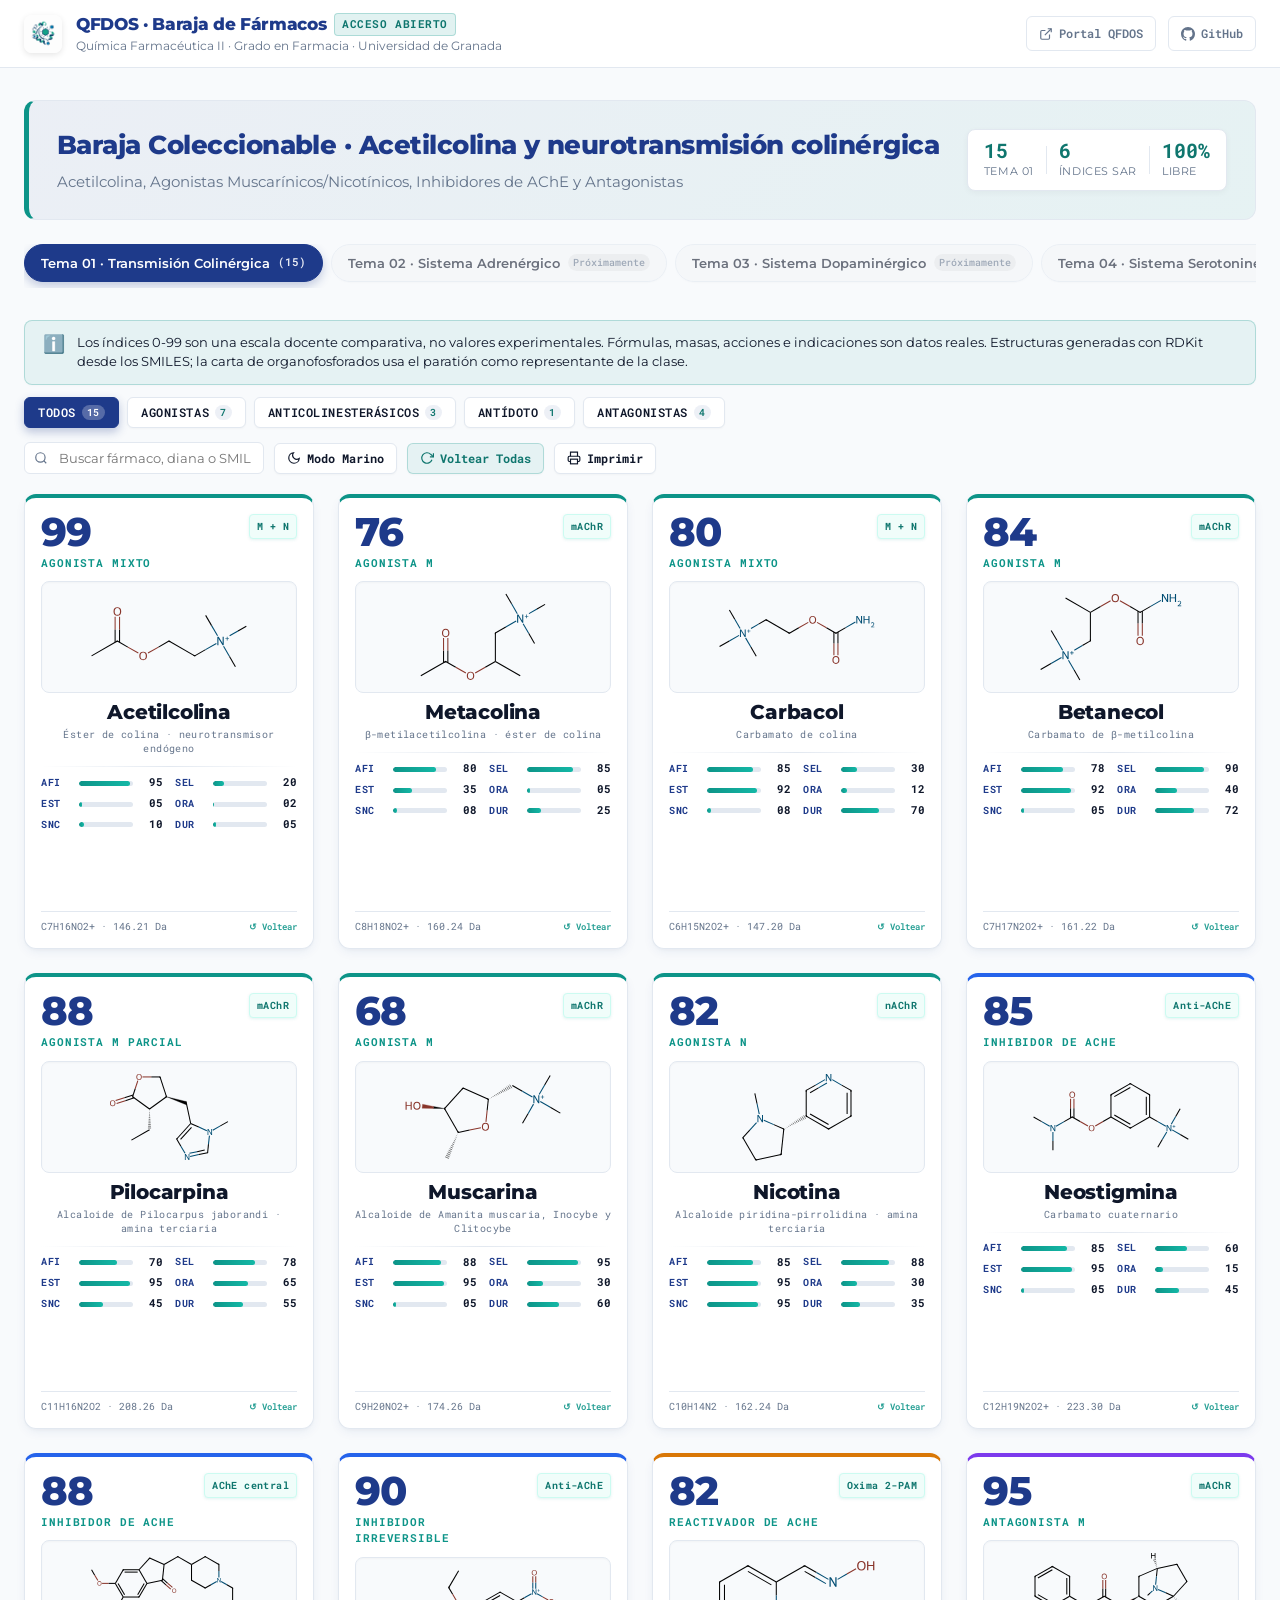
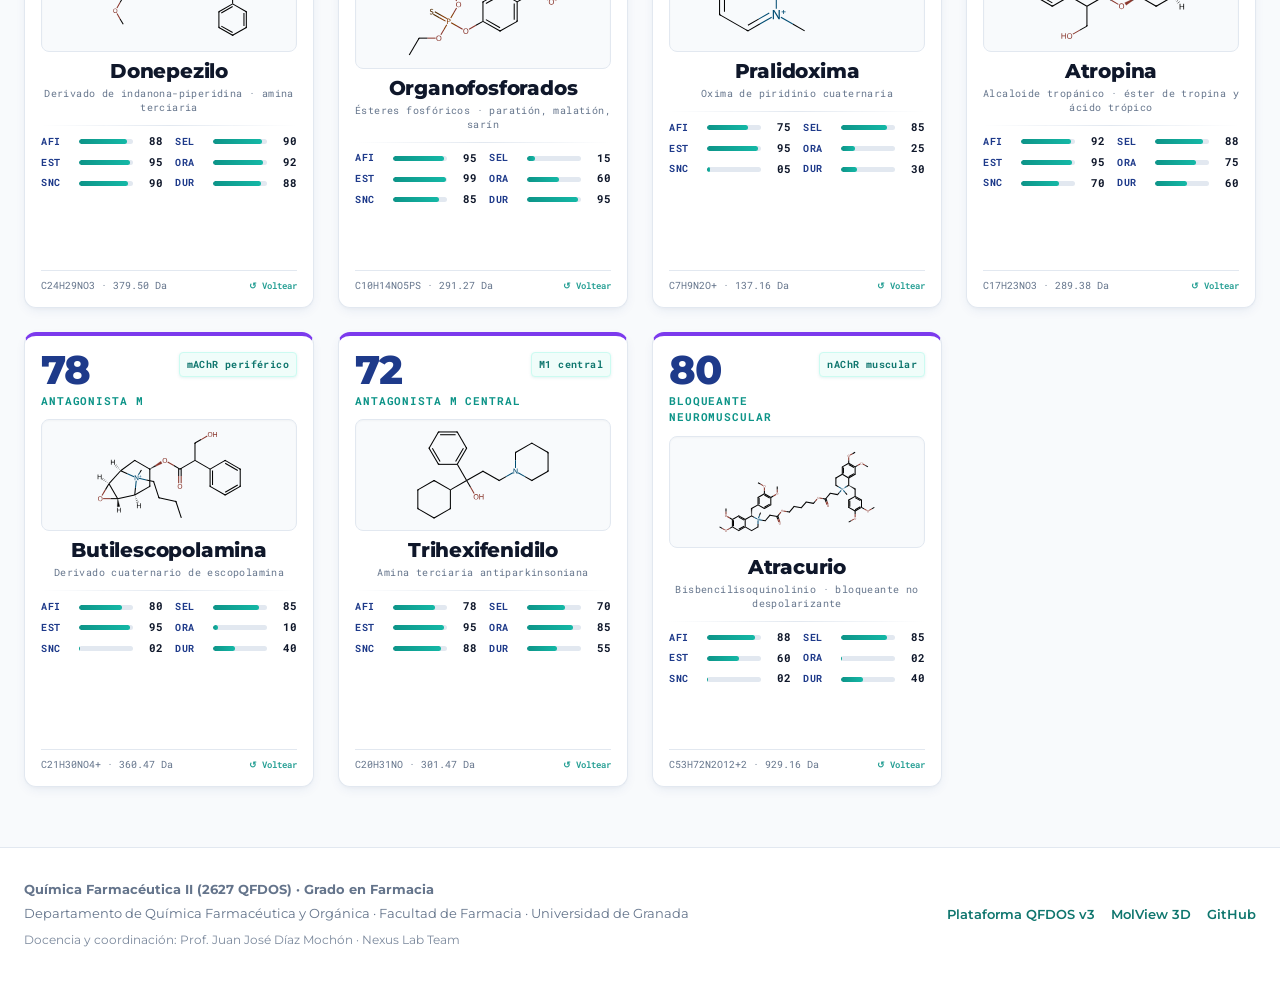
==== commit 312a66c7: "fix(brand): reemplazar sello de la facultad de farmacia por logo oficial QFDOS en cabecera" ====
--- a/index.html
+++ b/index.html
@@ -33,7 +33,7 @@
     <div class="header-container">
       <div class="brand-wrap">
         <div class="brand-badge-ugr">
-          <img src="./assets/Institucional/facultad-farmacia-sello.png" alt="Sello Facultad de Farmacia UGR" class="brand-ugr-logo">
+          <img src="./assets/Marca/qfdos-isotipo.png" alt="Logo QFDOS" class="brand-ugr-logo">
         </div>
         <div class="brand-text-col">
           <div class="brand-title">
--- a/styles.css
+++ b/styles.css
@@ -97,9 +97,11 @@
 
 .brand-ugr-logo {
   height: 38px;
-  width: auto;
-  object-fit: contain;
+  width: 38px;
+  border-radius: 8px;
+  object-fit: cover;
   display: block;
+  box-shadow: 0 2px 6px rgba(0, 0, 0, 0.1);
 }
 
 .brand-text-col {
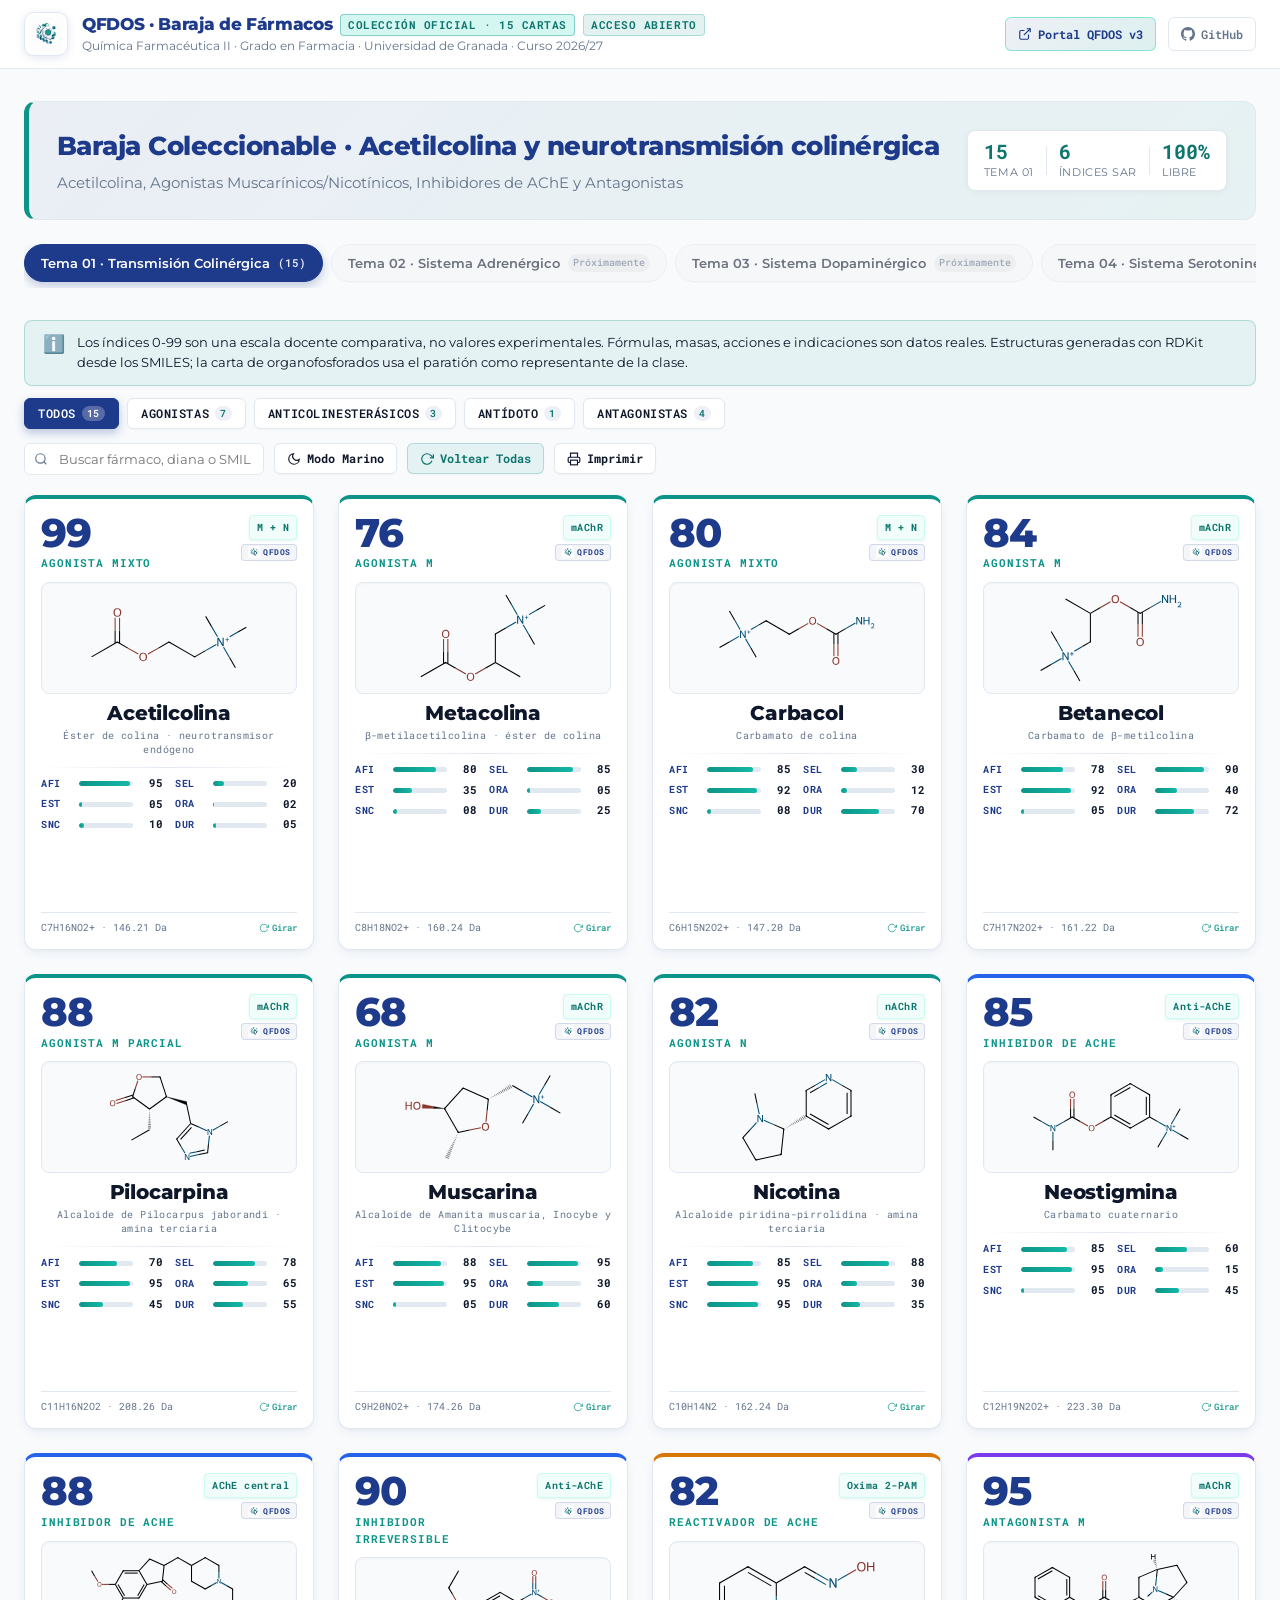
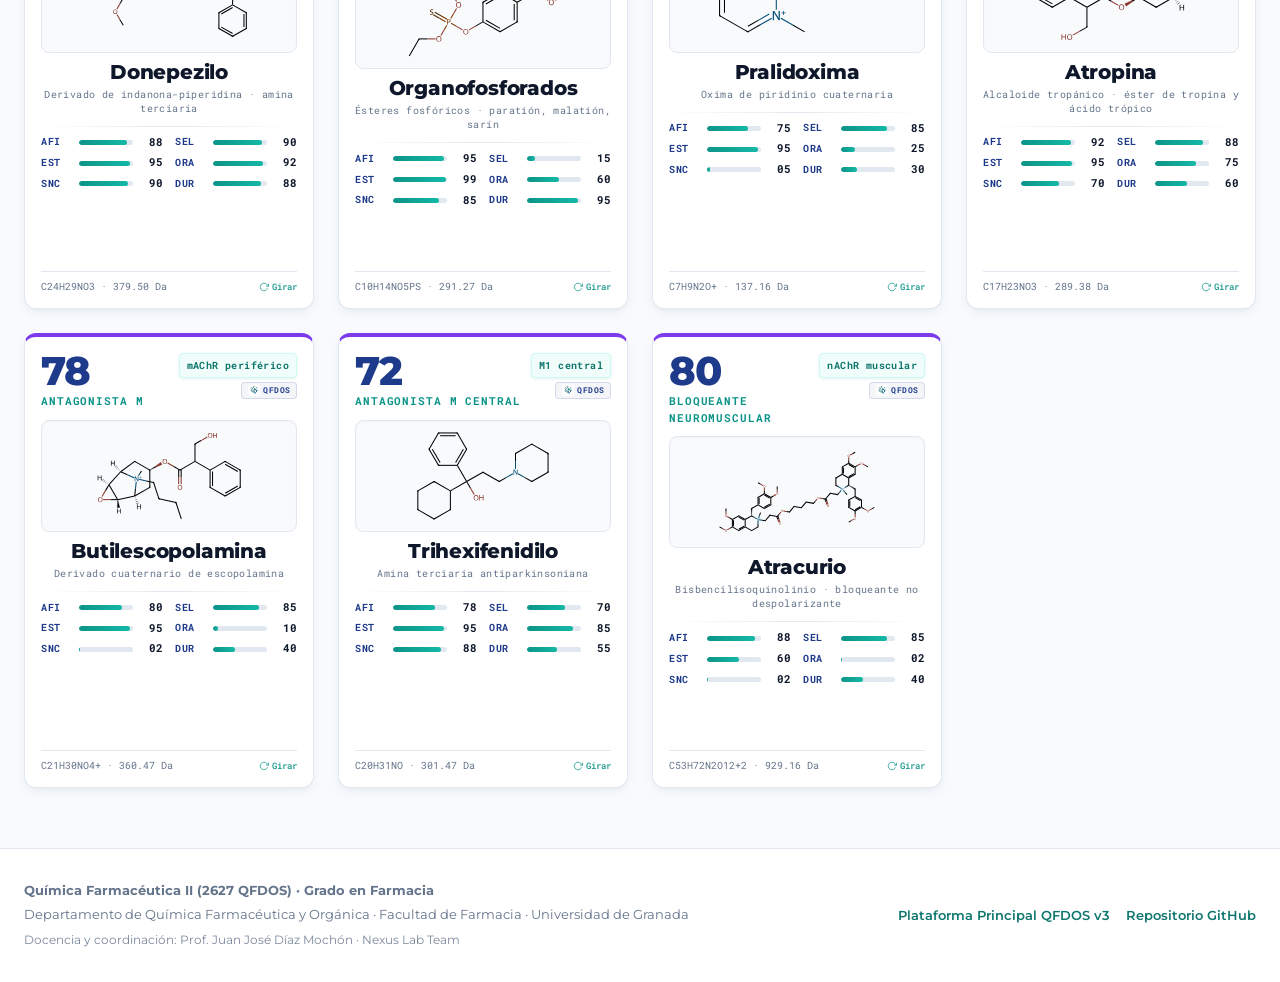
==== commit 5c0ee3b9: "feat(ui): integracion del logo QFDOS, reverso optimizado y mejoras en la cabecera y controles" ====
--- a/index.html
+++ b/index.html
@@ -33,21 +33,27 @@
     <div class="header-container">
       <div class="brand-wrap">
         <div class="brand-badge-ugr">
-          <img src="./assets/Marca/qfdos-isotipo.png" alt="Logo QFDOS" class="brand-ugr-logo">
+          <img 
+            src="./assets/Marca/qfdos-isotipo.png" 
+            alt="Logo QFDOS" 
+            class="brand-ugr-logo"
+            onerror="if(!this.src.includes('i.ibb.co'))this.src='https://i.ibb.co/HLCYDc3c/Logo-primario-QFDOS.png'"
+          >
         </div>
         <div class="brand-text-col">
           <div class="brand-title">
             QFDOS · Baraja de Fármacos
+            <span class="brand-tag brand-tag--mint">Colección Oficial · 15 Cartas</span>
             <span class="brand-tag">Acceso Abierto</span>
           </div>
-          <div class="brand-sub">Química Farmacéutica II · Grado en Farmacia · Universidad de Granada</div>
+          <div class="brand-sub">Química Farmacéutica II · Grado en Farmacia · Universidad de Granada · Curso 2026/27</div>
         </div>
       </div>
 
       <div class="header-actions">
-        <a href="https://jjdmochon.github.io/qfdos-web-v3/" target="_blank" rel="noopener noreferrer" class="btn-header-link" title="Ir al Portal Web Principal QFDOS v3">
+        <a href="https://jjdmochon.github.io/qfdos-web-v3/" target="_blank" rel="noopener noreferrer" class="btn-header-link btn-header-link--primary" title="Ir al Portal Web Principal QFDOS v3">
           <svg width="14" height="14" viewBox="0 0 24 24" fill="none" stroke="currentColor" stroke-width="2"><path d="M18 13v6a2 2 0 0 1-2 2H5a2 2 0 0 1-2-2V8a2 2 0 0 1 2-2h6"/><polyline points="15 3 21 3 21 9"/><line x1="10" y1="14" x2="21" y2="3"/></svg>
-          <span>Portal QFDOS</span>
+          <span>Portal QFDOS v3</span>
         </a>
         <a href="https://github.com/jjdmochon/qfdos-cartas" target="_blank" rel="noopener noreferrer" class="btn-header-link" title="Ver repositorio en GitHub">
           <svg width="14" height="14" viewBox="0 0 24 24" fill="currentColor"><path d="M12 0c-6.626 0-12 5.373-12 12 0 5.302 3.438 9.8 8.207 11.387.599.111.793-.261.793-.577v-2.234c-3.338.726-4.033-1.416-4.033-1.416-.546-1.387-1.333-1.756-1.333-1.756-1.089-.745.083-.729.083-.729 1.205.084 1.839 1.237 1.839 1.237 1.07 1.834 2.807 1.304 3.492.997.107-.775.418-1.305.762-1.604-2.665-.305-5.467-1.334-5.467-5.931 0-1.311.469-2.381 1.236-3.221-.124-.303-.535-1.524.117-3.176 0 0 1.008-.322 3.301 1.23.957-.266 1.983-.399 3.003-.404 1.02.005 2.047.138 3.006.404 2.291-1.552 3.297-1.23 3.297-1.23.653 1.653.242 2.874.118 3.176.77.84 1.235 1.911 1.235 3.221 0 4.609-2.807 5.624-5.479 5.921.43.372.823 1.102.823 2.222v3.293c0 .319.192.694.801.576 4.765-1.589 8.199-6.086 8.199-11.386 0-6.627-5.373-12-12-12z"/></svg>
@@ -154,9 +160,8 @@
       </div>
 
       <div class="footer-links">
-        <a href="https://jjdmochon.github.io/qfdos-web-v3/" target="_blank" rel="noopener noreferrer">Plataforma QFDOS v3</a>
-        <a href="https://molview.org/" target="_blank" rel="noopener noreferrer">MolView 3D</a>
-        <a href="https://github.com/jjdmochon/qfdos-cartas" target="_blank" rel="noopener noreferrer">GitHub</a>
+        <a href="https://jjdmochon.github.io/qfdos-web-v3/" target="_blank" rel="noopener noreferrer">Plataforma Principal QFDOS v3</a>
+        <a href="https://github.com/jjdmochon/qfdos-cartas" target="_blank" rel="noopener noreferrer">Repositorio GitHub</a>
       </div>
     </div>
   </footer>
--- a/styles.css
+++ b/styles.css
@@ -90,18 +90,25 @@
 }
 
 .brand-badge-ugr {
-  display: flex;
-  align-items: center;
-  gap: 10px;
+  width: 44px;
+  height: 44px;
+  border-radius: 10px;
+  background: #ffffff;
+  border: 1px solid var(--app-border);
+  display: flex;
+  align-items: center;
+  justify-content: center;
+  box-shadow: 0 2px 8px rgba(30, 58, 138, 0.12);
+  overflow: hidden;
+  flex-shrink: 0;
+  padding: 4px;
 }
 
 .brand-ugr-logo {
-  height: 38px;
-  width: 38px;
-  border-radius: 8px;
-  object-fit: cover;
+  width: 100%;
+  height: 100%;
+  object-fit: contain;
   display: block;
-  box-shadow: 0 2px 6px rgba(0, 0, 0, 0.1);
 }
 
 .brand-text-col {
@@ -117,6 +124,7 @@
   display: flex;
   align-items: center;
   gap: 8px;
+  flex-wrap: wrap;
 }
 
 body.theme-dark .brand-title {
@@ -136,6 +144,19 @@
   border: 1px solid rgba(13, 148, 136, 0.25);
 }
 
+.brand-tag--mint {
+  color: var(--app-teal-dark);
+  background: rgba(45, 212, 191, 0.2);
+  border-color: rgba(13, 148, 136, 0.4);
+  font-weight: 800;
+}
+
+body.theme-dark .brand-tag--mint {
+  color: #0b132b;
+  background: var(--app-mint);
+  border-color: var(--app-mint);
+}
+
 body.theme-dark .brand-tag {
   color: var(--app-mint);
   background: rgba(45, 212, 191, 0.15);
@@ -173,6 +194,25 @@
   color: var(--app-primary);
   border-color: var(--app-primary);
   background: rgba(30, 58, 138, 0.04);
+}
+
+.btn-header-link--primary {
+  background: linear-gradient(135deg, rgba(30, 58, 138, 0.08) 0%, rgba(13, 148, 136, 0.14) 100%);
+  border: 1px solid rgba(45, 212, 191, 0.5);
+  color: var(--app-primary);
+  font-weight: 700;
+}
+
+.btn-header-link--primary:hover {
+  background: linear-gradient(135deg, rgba(30, 58, 138, 0.15) 0%, rgba(13, 148, 136, 0.24) 100%);
+  border-color: var(--app-teal);
+  color: var(--app-teal-dark);
+}
+
+body.theme-dark .btn-header-link--primary {
+  background: rgba(45, 212, 191, 0.15);
+  border-color: rgba(45, 212, 191, 0.4);
+  color: var(--app-mint);
 }
 
 /* ==========================================================================
@@ -617,27 +657,97 @@
   border-color: rgba(13, 148, 136, 0.45);
 }
 
+/* Prevenir que los clics en la cara inactiva se capturen */
+.carta-item:not(.is-flipped) .cara--dorso {
+  pointer-events: none !important;
+}
+.carta-item.is-flipped .cara--frente {
+  pointer-events: none !important;
+}
+
 /* Acentos de Grupo */
 .carta-item[data-grupo="agonista"] .cara { border-top-color: #0d9488; }
 .carta-item[data-grupo="ache"] .cara { border-top-color: #2563eb; }
 .carta-item[data-grupo="antidoto"] .cara { border-top-color: #d97706; }
 .carta-item[data-grupo="antagonista"] .cara { border-top-color: #7c3aed; }
 
-/* Dorso */
+/* Dorso: Estructura fija y contenido interior scrolleable */
 .cara--dorso {
   transform: rotateY(180deg);
+  overflow: hidden;
+  display: flex;
+  flex-direction: column;
+  padding: 14px 14px 12px;
+  background: var(--app-surface);
+  color: var(--app-text);
+}
+
+.dorso-header {
+  display: flex;
+  justify-content: space-between;
+  align-items: flex-start;
+  gap: 8px;
+  position: relative;
+  z-index: 2;
+  cursor: pointer;
+  padding-bottom: 4px;
+  flex-shrink: 0;
+}
+
+.dorso-header-right,
+.card-header-right {
+  display: flex;
+  flex-direction: column;
+  align-items: flex-end;
+  gap: 4px;
+}
+
+/* Sello oficial de marca QFDOS */
+.card-brand-stamp {
+  display: inline-flex;
+  align-items: center;
+  gap: 3.5px;
+  padding: 1.5px 5.5px;
+  border-radius: 4px;
+  background: rgba(30, 58, 138, 0.05);
+  border: 1px solid rgba(30, 58, 138, 0.15);
+  font-family: var(--font-mono);
+  font-size: 8px;
+  font-weight: 700;
+  letter-spacing: 0.06em;
+  color: var(--app-primary);
+  user-select: none;
+}
+
+.card-brand-stamp img {
+  width: 12px;
+  height: 12px;
+  object-fit: contain;
+  border-radius: 2px;
+}
+
+body.theme-dark .card-brand-stamp {
+  background: rgba(255, 255, 255, 0.08);
+  border-color: rgba(255, 255, 255, 0.2);
+  color: #67e8f9;
+}
+
+.dorso-scroll {
+  flex: 1 1 auto;
+  min-height: 0;
   overflow-y: auto;
   scrollbar-width: thin;
   scrollbar-color: rgba(13, 148, 136, 0.35) transparent;
-  padding-bottom: 12px;
-  background: var(--app-surface);
-  color: var(--app-text);
-}
-
-.cara--dorso::-webkit-scrollbar {
+  position: relative;
+  z-index: 1;
+  padding-right: 4px;
+  cursor: default;
+}
+
+.dorso-scroll::-webkit-scrollbar {
   width: 4px;
 }
-.cara--dorso::-webkit-scrollbar-thumb {
+.dorso-scroll::-webkit-scrollbar-thumb {
   background: rgba(13, 148, 136, 0.3);
   border-radius: 4px;
 }
@@ -1056,6 +1166,44 @@
   gap: 4px;
   transition: all 150ms ease;
   text-decoration: none;
+}
+
+.btn-card-action--flip {
+  width: 100%;
+  padding: 7px 12px;
+  font-size: 11px;
+  font-weight: 700;
+  font-family: var(--font-mono);
+  gap: 6px;
+  background: linear-gradient(135deg, rgba(30, 58, 138, 0.08) 0%, rgba(13, 148, 136, 0.12) 100%);
+  border: 1px solid rgba(13, 148, 136, 0.35);
+  color: var(--app-primary);
+  border-radius: 6px;
+  cursor: pointer;
+  display: inline-flex;
+  align-items: center;
+  justify-content: center;
+  transition: all 180ms ease;
+  user-select: none;
+}
+
+.btn-card-action--flip:hover {
+  background: linear-gradient(135deg, rgba(30, 58, 138, 0.15) 0%, rgba(13, 148, 136, 0.22) 100%);
+  border-color: var(--app-teal);
+  color: var(--app-teal-dark);
+  transform: translateY(-1px);
+}
+
+body.theme-dark .btn-card-action--flip {
+  background: rgba(45, 212, 191, 0.12);
+  border-color: rgba(45, 212, 191, 0.35);
+  color: var(--app-mint);
+}
+
+body.theme-dark .btn-card-action--flip:hover {
+  background: rgba(45, 212, 191, 0.22);
+  border-color: var(--app-mint);
+  color: #ffffff;
 }
 
 .btn-card-action--secondary {
@@ -1235,20 +1383,74 @@
   }
 }
 
+@media (max-width: 1100px) {
+  .controls-bar {
+    gap: 12px;
+  }
+  .search-wrap {
+    min-width: 180px;
+    flex: 1 1 180px;
+  }
+}
+
 @media (max-width: 768px) {
   .header-container {
     flex-direction: column;
     align-items: flex-start;
+    padding: 12px 16px;
+    gap: 12px;
+  }
+  .brand-title {
+    font-size: 0.98rem;
+    gap: 6px;
+  }
+  .header-actions {
+    width: 100%;
+    justify-content: flex-start;
+    gap: 8px;
+    flex-wrap: wrap;
+  }
+  .btn-header-link {
+    font-size: 0.74rem;
+    padding: 6px 10px;
+  }
+  .hero-section {
+    padding: 20px 16px 12px;
+  }
+  .hero-box {
+    padding: 16px 18px;
   }
   .controls-bar {
     flex-direction: column;
     align-items: stretch;
+    padding: 10px 16px 16px;
+    gap: 12px;
+  }
+  .group-filters {
+    overflow-x: auto;
+    padding-bottom: 4px;
+    flex-wrap: nowrap;
+    scrollbar-width: thin;
   }
   .search-wrap {
     min-width: 100%;
+    max-width: 100%;
+    flex: 1 1 100%;
   }
   .toolbar-actions {
-    justify-content: space-between;
+    display: flex;
+    flex-wrap: wrap;
+    gap: 8px;
+    width: 100%;
+  }
+  .action-btn {
+    flex: 1 1 auto;
+    justify-content: center;
+    font-size: 11px;
+    padding: 6px 10px;
+  }
+  .cards-main {
+    padding: 0 16px 40px;
   }
   .cards-grid {
     grid-template-columns: repeat(auto-fill, minmax(215px, 1fr));
